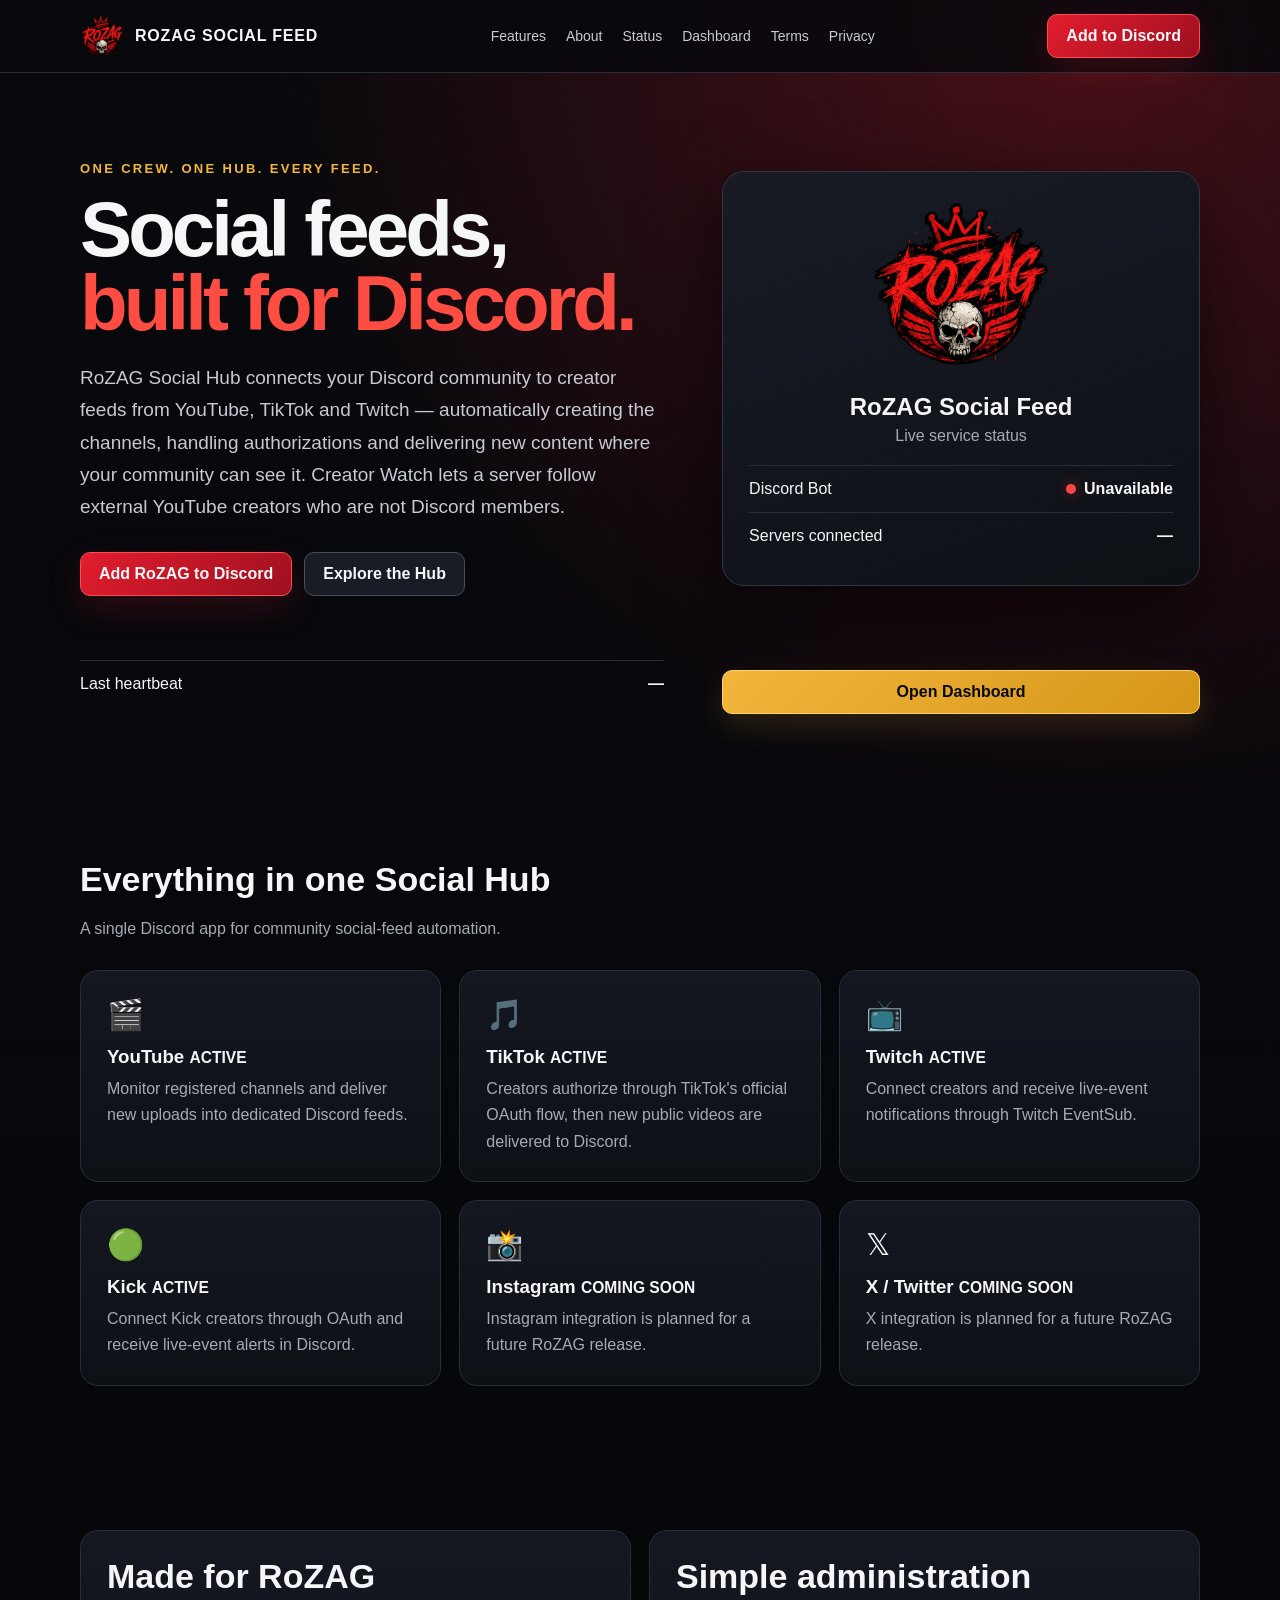
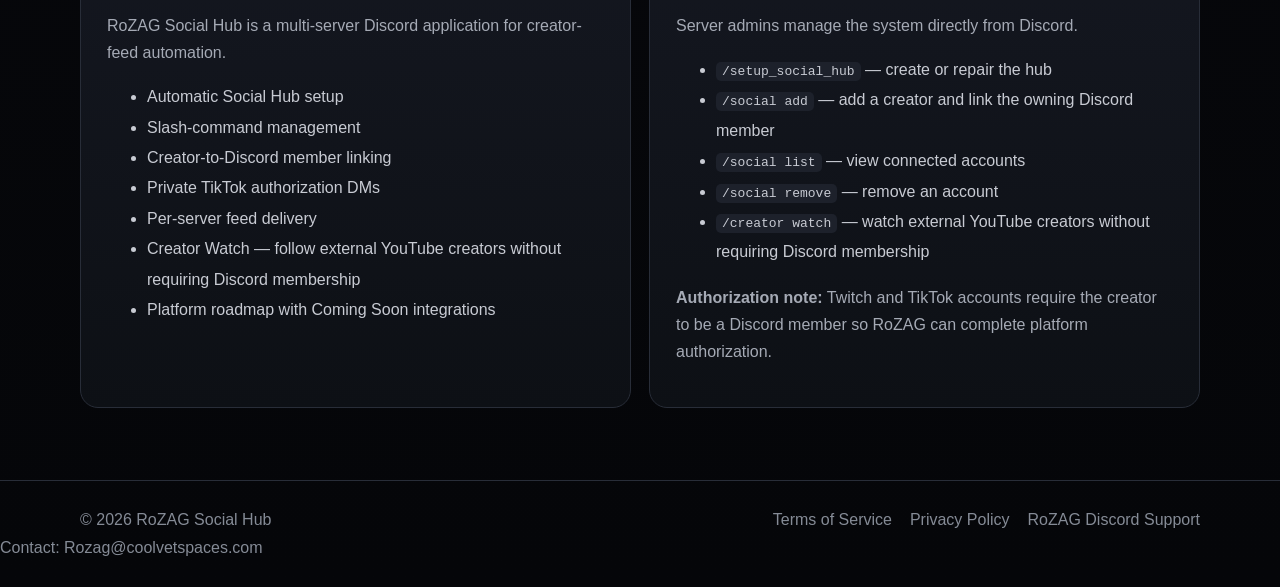
==== index.html @ 6b5cc6b3 "Add files via upload" ====
<!doctype html>
<html lang="en"><head>
<meta charset="utf-8"><meta name="viewport" content="width=device-width,initial-scale=1">
<title>RoZAG Social Feed</title>
<meta name="description" content="RoZAG Social Hub connects Discord communities to YouTube, TikTok, Twitch and Kick creator feeds, with YouTube Creator Watch and simple Discord administration.">
<style>
:root{--bg:#07080b;--panel:#10131a;--panel2:#151923;--text:#f5f6f8;--muted:#a5aab5;--red:#e21d2e;--red2:#ff4d43;--gold:#f2b63d;--line:#282d38;--green:#3bd98b}
*{box-sizing:border-box}html{scroll-behavior:smooth}body{margin:0;background:radial-gradient(circle at 85% 0,#4a1018 0,transparent 34%),linear-gradient(180deg,#08090d,#050609);color:var(--text);font-family:Inter,Segoe UI,Arial,sans-serif}a{color:inherit;text-decoration:none}.wrap{width:min(1120px,92%);margin:auto}
nav{position:sticky;top:0;z-index:5;background:#08090ddd;backdrop-filter:blur(12px);border-bottom:1px solid var(--line)}.nav{height:72px;display:flex;align-items:center;justify-content:space-between}.brand{display:flex;align-items:center;gap:11px;font-weight:900;letter-spacing:.05em}.brand img{width:44px;height:44px;border-radius:50%;object-fit:cover}.navlinks{display:flex;gap:20px;color:#c7cad2;font-size:14px}.btn{display:inline-flex;align-items:center;justify-content:center;padding:12px 18px;border-radius:10px;border:1px solid #474d59;background:#191c24;font-weight:800}.primary{background:linear-gradient(135deg,var(--red),#9d1020);border-color:#ff4b55;box-shadow:0 12px 34px #d51a3030}
.hero{padding:88px 0 74px}.grid{display:grid;grid-template-columns:1.1fr .9fr;gap:58px;align-items:center}.kicker{color:var(--gold);font-size:13px;font-weight:900;letter-spacing:.18em;text-transform:uppercase}.hero h1{font-size:clamp(46px,7vw,78px);line-height:.95;letter-spacing:-.05em;margin:16px 0 22px}.hero h1 span{color:var(--red2)}.lead{font-size:19px;line-height:1.7;color:#c7cad2;max-width:720px}.actions{display:flex;gap:12px;flex-wrap:wrap;margin-top:28px}
.status{background:linear-gradient(160deg,#181b24,#0d1015);border:1px solid #303541;border-radius:22px;padding:26px;box-shadow:0 24px 80px #0009}.logo{width:175px;height:175px;display:block;object-fit:contain;border-radius:50%;margin:0 auto 20px}.status h2{text-align:center;margin:0}.status p{text-align:center;color:var(--muted);margin:6px 0 20px}.row{display:flex;justify-content:space-between;gap:20px;padding:14px 0;border-top:1px solid var(--line)}.platform-row{display:grid;grid-template-columns:repeat(4,1fr);border-top:1px solid var(--line);border-bottom:1px solid var(--line);margin:0}.platform-row>div{padding:12px 10px;border-right:1px solid var(--line);min-width:0}.platform-row>div:last-child{border-right:0}.platform-row b,.platform-row strong{display:block}.platform-row b{font-size:13px;margin-bottom:7px}.platform-row strong{font-weight:700;font-size:14px;white-space:nowrap}.platform-row .dot{width:9px;height:9px;margin-right:6px}.dot{display:inline-block;width:10px;height:10px;border-radius:50%;background:var(--green);margin-right:8px;box-shadow:0 0 14px #3bd98b}.dot.off{background:#ff4545;box-shadow:0 0 14px #ff454566}
section{padding:72px 0}.title{font-size:34px;margin:0 0 10px}.sub{color:var(--muted);line-height:1.7;max-width:760px}.cards{display:grid;grid-template-columns:repeat(3,1fr);gap:18px;margin-top:28px}.card,.panel{background:linear-gradient(180deg,#141720,#0d1015);border:1px solid var(--line);border-radius:18px;padding:26px}.card .ico{font-size:30px;margin-bottom:14px}.card h3{margin:0 0 8px}.card p{color:var(--muted);line-height:1.65;margin:0}.two{display:grid;grid-template-columns:1fr 1fr;gap:18px}.panel ul{color:#c8cbd3;line-height:1.9}.panel code{background:#1d212b;padding:2px 6px;border-radius:5px}footer{border-top:1px solid var(--line);padding:30px 0;color:#858b96}.foot{display:flex;justify-content:space-between;gap:20px;flex-wrap:wrap}.links{display:flex;gap:18px}
@media(max-width:820px){.grid,.two{grid-template-columns:1fr}.cards{grid-template-columns:1fr}.navlinks{display:none}.platform-row{grid-template-columns:repeat(2,1fr)}.platform-row>div:nth-child(2){border-right:0}.platform-row>div:nth-child(-n+2){border-bottom:1px solid var(--line)}}
.dashboard-status-btn{width:100%;margin-top:16px;background:linear-gradient(135deg,#f2b63d,#d59618);border-color:#ffd36a;color:#08090d;box-shadow:0 12px 30px #f2b63d24}.dashboard-status-btn:hover{filter:brightness(1.05)}</style></head>
<body>
<nav><div class="wrap nav"><a class="brand" href="#"><img src="rozag-logo.png" alt="RoZAG Social Feed"><span>ROZAG SOCIAL FEED</span></a><div class="navlinks"><a href="#features">Features</a><a href="#about">About</a><a href="#status">Status</a><a href="dashboard/">Dashboard</a><a href="terms-of-service.html" target="_blank" rel="noopener noreferrer">Terms</a><a href="privacy-policy.html" target="_blank" rel="noopener noreferrer">Privacy</a></div><a id="install" class="btn primary" href="#">Add to Discord</a></div></nav>
<header class="hero"><div class="wrap grid"><div><div class="kicker">One crew. One hub. Every feed.</div><h1>Social feeds,<br><span>built for Discord.</span></h1><p class="lead">RoZAG Social Hub connects your Discord community to creator feeds from YouTube, TikTok and Twitch — automatically creating the channels, handling authorizations and delivering new content where your community can see it. Creator Watch lets a server follow external YouTube creators who are not Discord members.</p><div class="actions"><a id="install2" class="btn primary" href="#">Add RoZAG to Discord</a><a class="btn" href="#features">Explore the Hub</a></div></div>
<div class="status" id="status"><img class="logo" src="rozag-logo.png" alt="RoZAG Social Feed"><h2>RoZAG Social Feed</h2><p>Live service status</p><div class="row"><span>Discord Bot</span><strong id="bot">Checking…</strong></div><div class="row"><span>Servers connected</span><strong id="servers">—</strong></div></div><div class="row"><span>Last heartbeat</span><strong id="seen">—</strong></div><a class="btn dashboard-status-btn" href="dashboard/">Open Dashboard</a></div></div></header>
<section id="features"><div class="wrap"><h2 class="title">Everything in one Social Hub</h2><p class="sub">A single Discord app for community social-feed automation.</p><div class="cards"><article class="card"><div class="ico">🎬</div><h3>YouTube <small>ACTIVE</small></h3><p>Monitor registered channels and deliver new uploads into dedicated Discord feeds.</p></article><article class="card"><div class="ico">🎵</div><h3>TikTok <small>ACTIVE</small></h3><p>Creators authorize through TikTok's official OAuth flow, then new public videos are delivered to Discord.</p></article><article class="card"><div class="ico">📺</div><h3>Twitch <small>ACTIVE</small></h3><p>Connect creators and receive live-event notifications through Twitch EventSub.</p></article><article class="card"><div class="ico">🟢</div><h3>Kick <small>ACTIVE</small></h3><p>Connect Kick creators through OAuth and receive live-event alerts in Discord.</p></article><article class="card"><div class="ico">📸</div><h3>Instagram <small>COMING SOON</small></h3><p>Instagram integration is planned for a future RoZAG release.</p></article><article class="card"><div class="ico">𝕏</div><h3>X / Twitter <small>COMING SOON</small></h3><p>X integration is planned for a future RoZAG release.</p></article></div></div></section>
<section id="about"><div class="wrap two"><div class="panel"><h2 class="title">Made for RoZAG</h2><p class="sub">RoZAG Social Hub is a multi-server Discord application for creator-feed automation.</p><ul><li>Automatic Social Hub setup</li><li>Slash-command management</li><li>Creator-to-Discord member linking</li><li>Private TikTok authorization DMs</li><li>Per-server feed delivery</li><li>Creator Watch — follow external YouTube creators without requiring Discord membership</li><li>Platform roadmap with Coming Soon integrations</li></ul></div><div class="panel"><h2 class="title">Simple administration</h2><p class="sub">Server admins manage the system directly from Discord.</p><ul><li><code>/setup_social_hub</code> — create or repair the hub</li><li><code>/social add</code> — add a creator and link the owning Discord member</li><li><code>/social list</code> — view connected accounts</li><li><code>/social remove</code> — remove an account</li><li><code>/creator watch</code> — watch external YouTube creators without requiring Discord membership</li></ul><p class="sub"><strong>Authorization note:</strong> Twitch and TikTok accounts require the creator to be a Discord member so RoZAG can complete platform authorization.</p></div></div></section>
<footer><div class="wrap foot"><span>© 2026 RoZAG Social Hub</span><span class="links"><a href="/terms" target="_blank" rel="noopener noreferrer">Terms of Service</a><a href="/privacy" target="_blank" rel="noopener noreferrer">Privacy Policy</a><a href="https://discord.gg/rJFUWAGWHH" target="_blank" rel="noopener noreferrer">RoZAG Discord Support</a></span></div><div style="margin-top:10px">Contact: <a href="mailto:Rozag@coolvetspaces.com">Rozag@coolvetspaces.com</a></div></footer>
<script>
const INSTALL_URL="https://discord.com/oauth2/authorize?client_id=1537113386867761293";
function setInstall(){for(const id of ["install","install2"]){const a=document.getElementById(id);a.href=INSTALL_URL||"#";if(!INSTALL_URL)a.onclick=e=>{e.preventDefault();alert("The Discord install link will be enabled once the production install URL is added.");}}}
function serviceBadge(online){return '<span class="dot '+(online?'':'off')+'"></span>'+(online?"Online":"Offline")}async function status(){try{const r=await fetch("/api/status",{cache:"no-store"}),d=await r.json();const on=!!d.bot_online;document.getElementById("bot").innerHTML=serviceBadge(on);document.getElementById("servers").textContent=d.server_count??"—";const p=d.platforms||{};for(const name of ["youtube","tiktok","twitch","kick"]){const el=document.getElementById(name);if(el)el.innerHTML=serviceBadge(!!p[name]);}document.getElementById("seen").textContent=d.last_seen_human||"—"}catch(e){document.getElementById("bot").innerHTML='<span class="dot off"></span>Unavailable';for(const name of ["youtube","tiktok","twitch","kick"]){const el=document.getElementById(name);if(el)el.innerHTML='<span class="dot off"></span>Unavailable';}}}
setInstall();status();setInterval(status,30000);
</script></body></html>
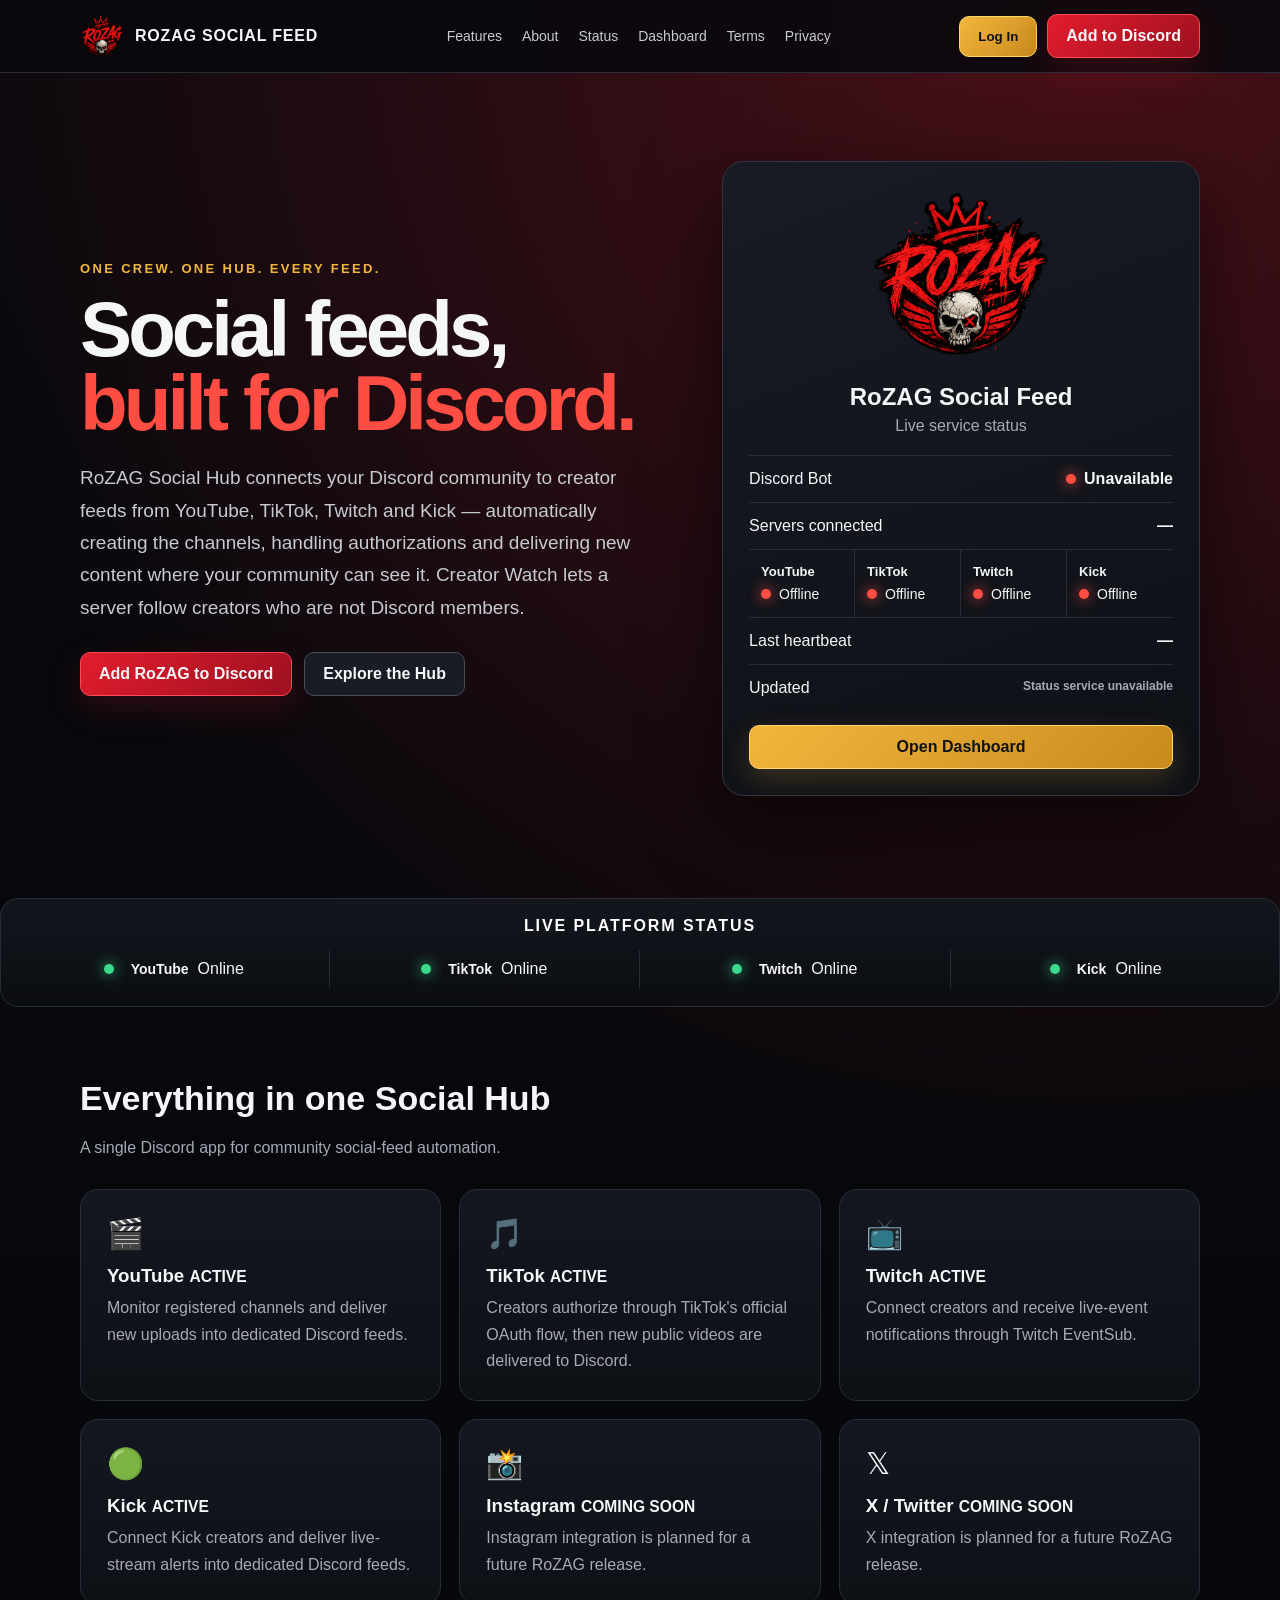
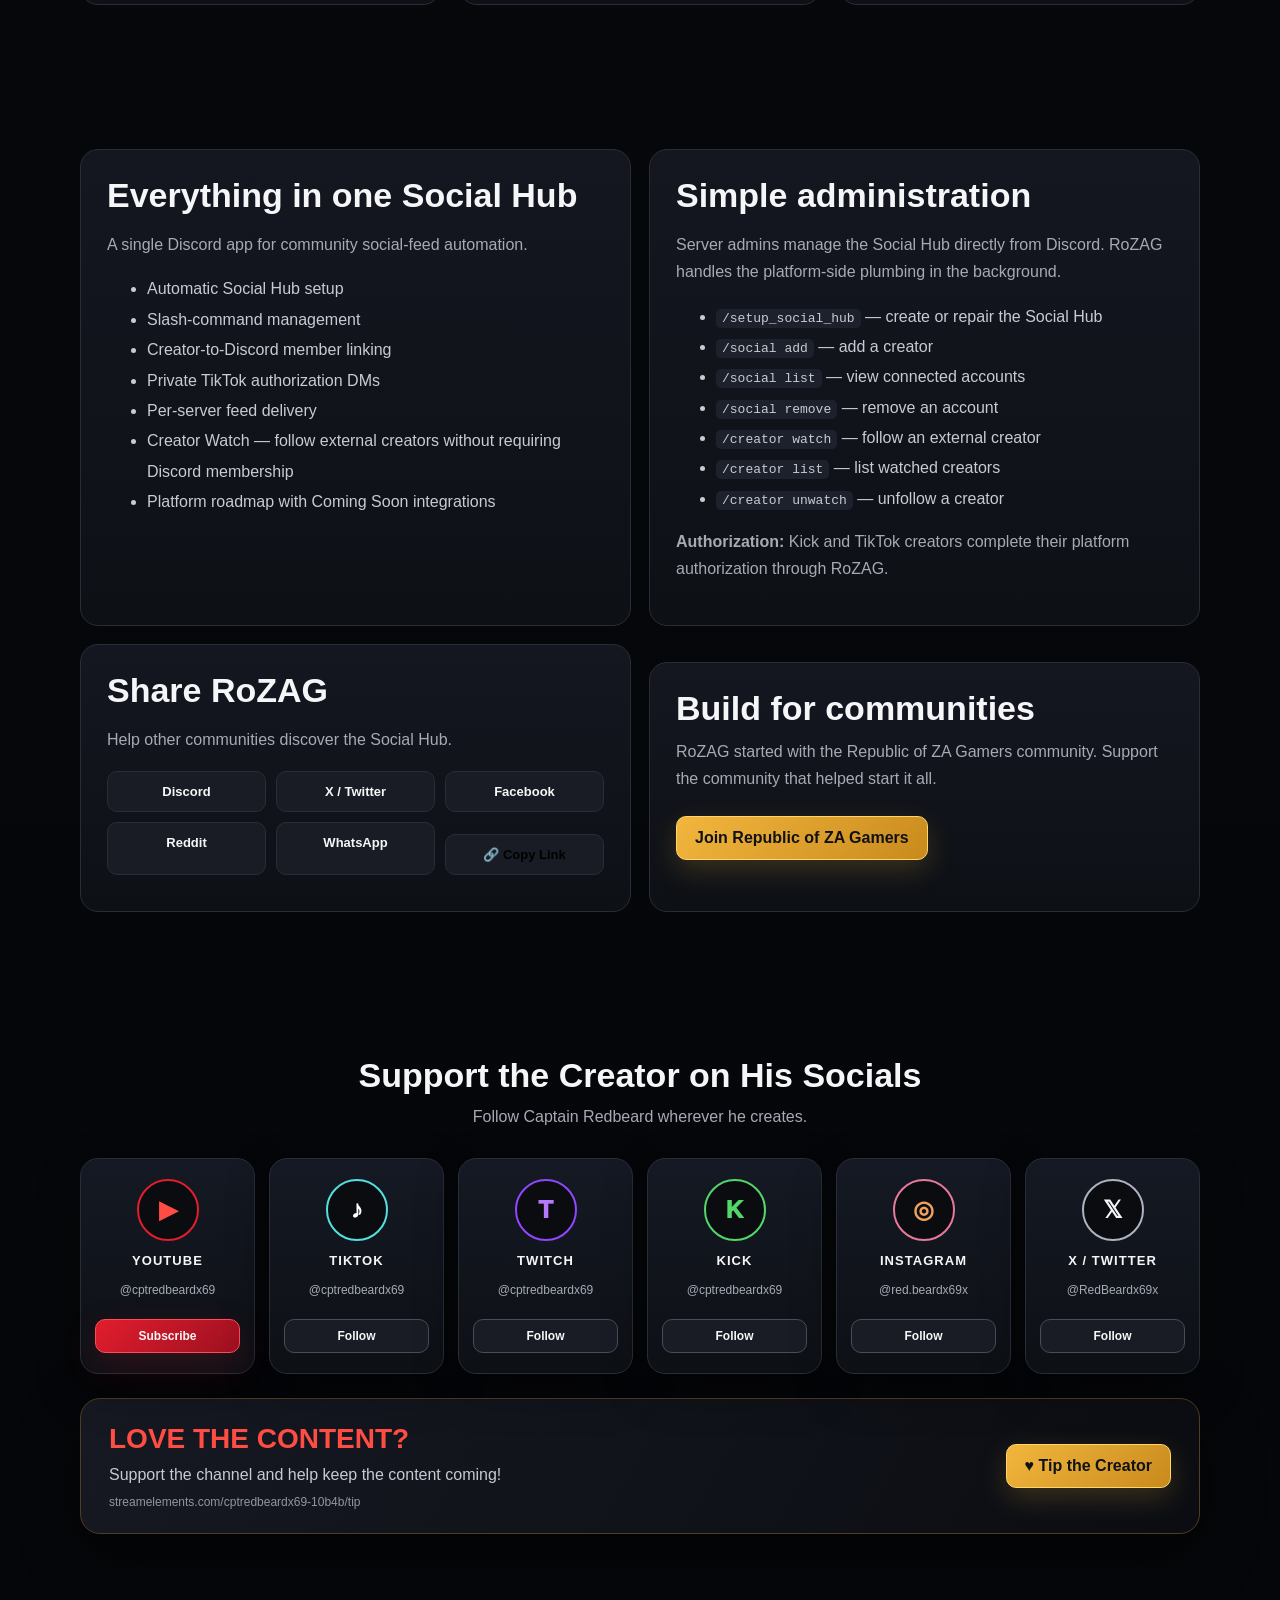
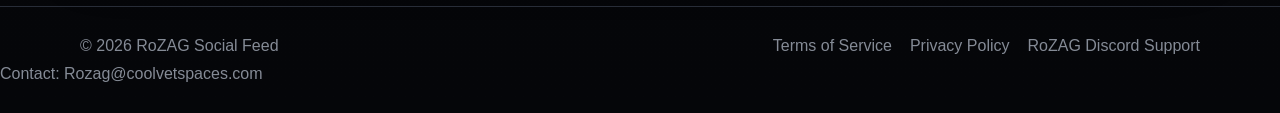
==== commit 5542e2cf: "Add files via upload" ====
--- a/index.html
+++ b/index.html
@@ -2,26 +2,144 @@
 <html lang="en"><head>
 <meta charset="utf-8"><meta name="viewport" content="width=device-width,initial-scale=1">
 <title>RoZAG Social Feed</title>
-<meta name="description" content="RoZAG Social Hub connects Discord communities to YouTube, TikTok, Twitch and Kick creator feeds, with YouTube Creator Watch and simple Discord administration.">
+  <link rel="icon" type="image/png" href="rozag-logo.png">
+<meta name="description" content="RoZAG Social Feed connects Discord communities to YouTube, TikTok, Twitch and Kick creator feeds, with Creator Watch for external creators.">
 <style>
 :root{--bg:#07080b;--panel:#10131a;--panel2:#151923;--text:#f5f6f8;--muted:#a5aab5;--red:#e21d2e;--red2:#ff4d43;--gold:#f2b63d;--line:#282d38;--green:#3bd98b}
 *{box-sizing:border-box}html{scroll-behavior:smooth}body{margin:0;background:radial-gradient(circle at 85% 0,#4a1018 0,transparent 34%),linear-gradient(180deg,#08090d,#050609);color:var(--text);font-family:Inter,Segoe UI,Arial,sans-serif}a{color:inherit;text-decoration:none}.wrap{width:min(1120px,92%);margin:auto}
 nav{position:sticky;top:0;z-index:5;background:#08090ddd;backdrop-filter:blur(12px);border-bottom:1px solid var(--line)}.nav{height:72px;display:flex;align-items:center;justify-content:space-between}.brand{display:flex;align-items:center;gap:11px;font-weight:900;letter-spacing:.05em}.brand img{width:44px;height:44px;border-radius:50%;object-fit:cover}.navlinks{display:flex;gap:20px;color:#c7cad2;font-size:14px}.btn{display:inline-flex;align-items:center;justify-content:center;padding:12px 18px;border-radius:10px;border:1px solid #474d59;background:#191c24;font-weight:800}.primary{background:linear-gradient(135deg,var(--red),#9d1020);border-color:#ff4b55;box-shadow:0 12px 34px #d51a3030}
 .hero{padding:88px 0 74px}.grid{display:grid;grid-template-columns:1.1fr .9fr;gap:58px;align-items:center}.kicker{color:var(--gold);font-size:13px;font-weight:900;letter-spacing:.18em;text-transform:uppercase}.hero h1{font-size:clamp(46px,7vw,78px);line-height:.95;letter-spacing:-.05em;margin:16px 0 22px}.hero h1 span{color:var(--red2)}.lead{font-size:19px;line-height:1.7;color:#c7cad2;max-width:720px}.actions{display:flex;gap:12px;flex-wrap:wrap;margin-top:28px}
-.status{background:linear-gradient(160deg,#181b24,#0d1015);border:1px solid #303541;border-radius:22px;padding:26px;box-shadow:0 24px 80px #0009}.logo{width:175px;height:175px;display:block;object-fit:contain;border-radius:50%;margin:0 auto 20px}.status h2{text-align:center;margin:0}.status p{text-align:center;color:var(--muted);margin:6px 0 20px}.row{display:flex;justify-content:space-between;gap:20px;padding:14px 0;border-top:1px solid var(--line)}.platform-row{display:grid;grid-template-columns:repeat(4,1fr);border-top:1px solid var(--line);border-bottom:1px solid var(--line);margin:0}.platform-row>div{padding:12px 10px;border-right:1px solid var(--line);min-width:0}.platform-row>div:last-child{border-right:0}.platform-row b,.platform-row strong{display:block}.platform-row b{font-size:13px;margin-bottom:7px}.platform-row strong{font-weight:700;font-size:14px;white-space:nowrap}.platform-row .dot{width:9px;height:9px;margin-right:6px}.dot{display:inline-block;width:10px;height:10px;border-radius:50%;background:var(--green);margin-right:8px;box-shadow:0 0 14px #3bd98b}.dot.off{background:#ff4545;box-shadow:0 0 14px #ff454566}
+.status{background:linear-gradient(160deg,#181b24,#0d1015);border:1px solid #303541;border-radius:22px;padding:26px;box-shadow:0 24px 80px #0009}.logo{width:175px;height:175px;display:block;object-fit:contain;border-radius:50%;margin:0 auto 20px}.status h2{text-align:center;margin:0}.status p{text-align:center;color:var(--muted);margin:6px 0 20px}.row{display:flex;justify-content:space-between;gap:20px;padding:14px 0;border-top:1px solid var(--line)}.dot{display:inline-block;width:10px;height:10px;border-radius:50%;background:var(--green);margin-right:8px;box-shadow:0 0 14px #3bd98b}.dot.red{background:#ff4d43;box-shadow:0 0 14px #ff4d43}.dot.warn{background:#f2b63d;box-shadow:0 0 14px #f2b63d}.dot.online{background:var(--green);box-shadow:0 0 14px #3bd98b}.platform-row{display:grid;grid-template-columns:repeat(4,minmax(0,1fr));gap:0;border-top:1px solid var(--line);padding:0}.platform-mini{min-width:0;padding:14px 12px;border-right:1px solid var(--line)}.platform-mini:last-child{border-right:0}.platform-name{display:block;font-weight:800;font-size:13px;margin-bottom:6px}.platform-state{font-size:14px;white-space:nowrap}.platform-detail{display:none}
 section{padding:72px 0}.title{font-size:34px;margin:0 0 10px}.sub{color:var(--muted);line-height:1.7;max-width:760px}.cards{display:grid;grid-template-columns:repeat(3,1fr);gap:18px;margin-top:28px}.card,.panel{background:linear-gradient(180deg,#141720,#0d1015);border:1px solid var(--line);border-radius:18px;padding:26px}.card .ico{font-size:30px;margin-bottom:14px}.card h3{margin:0 0 8px}.card p{color:var(--muted);line-height:1.65;margin:0}.two{display:grid;grid-template-columns:1fr 1fr;gap:18px}.panel ul{color:#c8cbd3;line-height:1.9}.panel code{background:#1d212b;padding:2px 6px;border-radius:5px}footer{border-top:1px solid var(--line);padding:30px 0;color:#858b96}.foot{display:flex;justify-content:space-between;gap:20px;flex-wrap:wrap}.links{display:flex;gap:18px}
-@media(max-width:820px){.grid,.two{grid-template-columns:1fr}.cards{grid-template-columns:1fr}.navlinks{display:none}.platform-row{grid-template-columns:repeat(2,1fr)}.platform-row>div:nth-child(2){border-right:0}.platform-row>div:nth-child(-n+2){border-bottom:1px solid var(--line)}}
-.dashboard-status-btn{width:100%;margin-top:16px;background:linear-gradient(135deg,#f2b63d,#d59618);border-color:#ffd36a;color:#08090d;box-shadow:0 12px 30px #f2b63d24}.dashboard-status-btn:hover{filter:brightness(1.05)}</style></head>
+@media(max-width:820px){.grid,.two{grid-template-columns:1fr}.cards{grid-template-columns:1fr}.navlinks{display:none}.platform-row{grid-template-columns:repeat(2,1fr)}.platform-mini:nth-child(2){border-right:0}.platform-mini:nth-child(-n+2){border-bottom:1px solid var(--line)}}
+
+.social-section{padding:72px 0}.section-head{text-align:center;margin-bottom:28px}.section-head .title{margin-bottom:8px}.section-head .sub{margin:0 auto}.social-grid{display:grid;grid-template-columns:repeat(6,1fr);gap:14px}.social-card{background:linear-gradient(180deg,#151923,#0d1015);border:1px solid var(--line);border-radius:18px;padding:20px 14px;text-align:center;box-shadow:0 16px 45px #0005;transition:transform .18s,border-color .18s}.social-card:hover{transform:translateY(-3px);border-color:#4a505e}.social-icon{width:62px;height:62px;border-radius:50%;display:grid;place-items:center;margin:0 auto 12px;font-size:24px;font-weight:950;background:#0a0c10;border:2px solid #3b404b}.social-card h3{margin:0 0 5px;font-size:13px;letter-spacing:.08em}.social-handle{color:var(--muted);font-size:12px;min-height:34px;display:flex;align-items:center;justify-content:center}.social-card .btn{margin-top:12px;width:100%;padding:9px 8px;font-size:12px}.youtube .social-icon{border-color:#e21d2e;color:#ff4d43}.tiktok .social-icon{border-color:#53e0e0;color:#fff}.twitch .social-icon{border-color:#9146ff;color:#b77aff}.kick .social-icon{border-color:#53d769;color:#53d769}.instagram .social-icon{border-color:#e8799d;color:#f2a05e}.x-social .social-icon{border-color:#aeb4bf;color:#f5f6f8}.tip-banner{margin-top:24px;background:linear-gradient(120deg,#161922,#0b0d12);border:1px solid #513d20;border-radius:20px;padding:24px 28px;display:flex;align-items:center;justify-content:space-between;gap:24px;box-shadow:0 20px 60px #0007}.tip-copy h2{margin:0 0 7px;color:var(--red2);font-size:28px}.tip-copy p{margin:0;color:#c7cad2;line-height:1.6}.tip-link{display:block;margin-top:7px;color:#8f96a3;font-size:12px}.gold{background:linear-gradient(135deg,#f2b63d,#c98a1d);border-color:#ffd66a;color:#101216;box-shadow:0 10px 28px #f2b63d33}.gold:hover{filter:brightness(1.08)}.tip-btn{white-space:nowrap}.live-strip{margin-top:28px;background:linear-gradient(180deg,#13161d,#0b0d12);border:1px solid var(--line);border-radius:18px;padding:18px}.live-strip-title{text-align:center;color:#fff;font-weight:900;letter-spacing:.12em;text-transform:uppercase;margin-bottom:15px}.live-grid{display:grid;grid-template-columns:repeat(4,1fr)}.live-item{padding:10px 18px;border-right:1px solid var(--line);display:flex;justify-content:center;align-items:center;gap:9px}.live-item:last-child{border-right:0}.live-item b{font-size:14px}.share-layout{display:grid;grid-template-columns:1fr 1fr;gap:18px}.share-card{background:linear-gradient(180deg,#141720,#0d1015);border:1px solid var(--line);border-radius:18px;padding:26px}.share-actions{display:grid;grid-template-columns:repeat(3,1fr);gap:10px;margin-top:18px}.share-btn{border:1px solid var(--line);background:#191c24;border-radius:10px;padding:12px 8px;text-align:center;font-weight:800;font-size:13px}.share-btn:hover{border-color:#5a606d}.share-copy{margin-top:12px;width:100%}.share-url{margin-top:10px;color:var(--gold);font-size:12px;word-break:break-all}.community{margin-top:18px}.community-inner{display:flex;align-items:center;justify-content:space-between;gap:24px;flex-wrap:wrap}.community-inner .sub{margin:0}.coming-soon{color:var(--gold)!important}.active-badge{color:var(--green)!important}.admin-list{margin-bottom:0}.admin-note{margin-top:14px}.login-future{background:linear-gradient(135deg,#f2b63d,#c98a1d);border-color:#ffd66a;color:#101216}.login-future:hover{filter:brightness(1.08)}
+@media(max-width:1000px){.social-grid{grid-template-columns:repeat(3,1fr)}}
+@media(max-width:700px){.social-grid{grid-template-columns:repeat(2,1fr)}.tip-banner{align-items:flex-start;flex-direction:column}.live-grid{grid-template-columns:repeat(2,1fr)}.live-item:nth-child(2){border-right:0}.live-item:nth-child(-n+2){border-bottom:1px solid var(--line)}.share-layout{grid-template-columns:1fr}.share-actions{grid-template-columns:repeat(2,1fr)}}
+.dashboard-status-btn{width:100%;margin-top:14px}.status #status-updated{color:var(--muted);font-size:12px}</style></head>
 <body>
-<nav><div class="wrap nav"><a class="brand" href="#"><img src="rozag-logo.png" alt="RoZAG Social Feed"><span>ROZAG SOCIAL FEED</span></a><div class="navlinks"><a href="#features">Features</a><a href="#about">About</a><a href="#status">Status</a><a href="dashboard/">Dashboard</a><a href="terms-of-service.html" target="_blank" rel="noopener noreferrer">Terms</a><a href="privacy-policy.html" target="_blank" rel="noopener noreferrer">Privacy</a></div><a id="install" class="btn primary" href="#">Add to Discord</a></div></nav>
-<header class="hero"><div class="wrap grid"><div><div class="kicker">One crew. One hub. Every feed.</div><h1>Social feeds,<br><span>built for Discord.</span></h1><p class="lead">RoZAG Social Hub connects your Discord community to creator feeds from YouTube, TikTok and Twitch — automatically creating the channels, handling authorizations and delivering new content where your community can see it. Creator Watch lets a server follow external YouTube creators who are not Discord members.</p><div class="actions"><a id="install2" class="btn primary" href="#">Add RoZAG to Discord</a><a class="btn" href="#features">Explore the Hub</a></div></div>
-<div class="status" id="status"><img class="logo" src="rozag-logo.png" alt="RoZAG Social Feed"><h2>RoZAG Social Feed</h2><p>Live service status</p><div class="row"><span>Discord Bot</span><strong id="bot">Checking…</strong></div><div class="row"><span>Servers connected</span><strong id="servers">—</strong></div></div><div class="row"><span>Last heartbeat</span><strong id="seen">—</strong></div><a class="btn dashboard-status-btn" href="dashboard/">Open Dashboard</a></div></div></header>
-<section id="features"><div class="wrap"><h2 class="title">Everything in one Social Hub</h2><p class="sub">A single Discord app for community social-feed automation.</p><div class="cards"><article class="card"><div class="ico">🎬</div><h3>YouTube <small>ACTIVE</small></h3><p>Monitor registered channels and deliver new uploads into dedicated Discord feeds.</p></article><article class="card"><div class="ico">🎵</div><h3>TikTok <small>ACTIVE</small></h3><p>Creators authorize through TikTok's official OAuth flow, then new public videos are delivered to Discord.</p></article><article class="card"><div class="ico">📺</div><h3>Twitch <small>ACTIVE</small></h3><p>Connect creators and receive live-event notifications through Twitch EventSub.</p></article><article class="card"><div class="ico">🟢</div><h3>Kick <small>ACTIVE</small></h3><p>Connect Kick creators through OAuth and receive live-event alerts in Discord.</p></article><article class="card"><div class="ico">📸</div><h3>Instagram <small>COMING SOON</small></h3><p>Instagram integration is planned for a future RoZAG release.</p></article><article class="card"><div class="ico">𝕏</div><h3>X / Twitter <small>COMING SOON</small></h3><p>X integration is planned for a future RoZAG release.</p></article></div></div></section>
-<section id="about"><div class="wrap two"><div class="panel"><h2 class="title">Made for RoZAG</h2><p class="sub">RoZAG Social Hub is a multi-server Discord application for creator-feed automation.</p><ul><li>Automatic Social Hub setup</li><li>Slash-command management</li><li>Creator-to-Discord member linking</li><li>Private TikTok authorization DMs</li><li>Per-server feed delivery</li><li>Creator Watch — follow external YouTube creators without requiring Discord membership</li><li>Platform roadmap with Coming Soon integrations</li></ul></div><div class="panel"><h2 class="title">Simple administration</h2><p class="sub">Server admins manage the system directly from Discord.</p><ul><li><code>/setup_social_hub</code> — create or repair the hub</li><li><code>/social add</code> — add a creator and link the owning Discord member</li><li><code>/social list</code> — view connected accounts</li><li><code>/social remove</code> — remove an account</li><li><code>/creator watch</code> — watch external YouTube creators without requiring Discord membership</li></ul><p class="sub"><strong>Authorization note:</strong> Twitch and TikTok accounts require the creator to be a Discord member so RoZAG can complete platform authorization.</p></div></div></section>
-<footer><div class="wrap foot"><span>© 2026 RoZAG Social Hub</span><span class="links"><a href="/terms" target="_blank" rel="noopener noreferrer">Terms of Service</a><a href="/privacy" target="_blank" rel="noopener noreferrer">Privacy Policy</a><a href="https://discord.gg/rJFUWAGWHH" target="_blank" rel="noopener noreferrer">RoZAG Discord Support</a></span></div><div style="margin-top:10px">Contact: <a href="mailto:Rozag@coolvetspaces.com">Rozag@coolvetspaces.com</a></div></footer>
+<nav><div class="wrap nav"><a class="brand" href="#"><img src="rozag-logo.png" alt="RoZAG Social Feed"><span>ROZAG SOCIAL FEED</span></a><div class="navlinks"><a href="#features">Features</a><a href="#about">About</a><a href="#status">Status</a><a href="dashboard/">Dashboard</a><a href="terms-of-service.html" target="_blank" rel="noopener noreferrer">Terms</a><a href="privacy-policy.html" target="_blank" rel="noopener noreferrer">Privacy</a></div><div style="display:flex;align-items:center;gap:10px"><button id="futureLogin" class="btn login-future" type="button">Log In</button><a id="install" class="btn primary" href="https://discord.com/oauth2/authorize?client_id=1537113386867761293&scope=bot%20applications.commands&permissions=93200" target="_blank" rel="noopener noreferrer">Add to Discord</a></div></div></nav>
+<header class="hero"><div class="wrap grid"><div><div class="kicker">One crew. One hub. Every feed.</div><h1>Social feeds,<br><span>built for Discord.</span></h1><p class="lead">RoZAG Social Hub connects your Discord community to creator feeds from YouTube, TikTok, Twitch and Kick — automatically creating the channels, handling authorizations and delivering new content where your community can see it. Creator Watch lets a server follow creators who are not Discord members.</p><div class="actions"><a id="install2" class="btn primary" href="https://discord.com/oauth2/authorize?client_id=1537113386867761293&scope=bot%20applications.commands&permissions=93200" target="_blank" rel="noopener noreferrer">Add RoZAG to Discord</a><a class="btn" href="#features">Explore the Hub</a></div></div>
+<div class="status" id="status">
+<img class="logo" src="rozag-logo.png" alt="RoZAG Social Feed">
+<h2>RoZAG Social Feed</h2>
+<p>Live service status</p>
+<div class="row"><span>Discord Bot</span><strong id="bot"><span class="dot"></span>Checking…</strong></div>
+<div class="row"><span>Servers connected</span><strong id="servers">—</strong></div>
+<div class="platform-row" aria-label="Platform service status">
+  <div class="platform-mini"><span class="platform-name">YouTube</span><span class="platform-state" id="youtube-status"><span class="dot"></span>Checking…</span></div>
+  <div class="platform-mini"><span class="platform-name">TikTok</span><span class="platform-state" id="tiktok-status"><span class="dot"></span>Checking…</span></div>
+  <div class="platform-mini"><span class="platform-name">Twitch</span><span class="platform-state" id="twitch-status"><span class="dot"></span>Checking…</span></div>
+  <div class="platform-mini"><span class="platform-name">Kick</span><span class="platform-state" id="kick-status"><span class="dot"></span>Checking…</span></div>
+</div>
+<div class="row"><span>Last heartbeat</span><strong id="seen">—</strong></div>
+<div class="row"><span>Updated</span><strong id="status-updated">—</strong></div>
+<a class="btn gold dashboard-status-btn" href="dashboard/">Open Dashboard</a>
+</div></div></header>
+
+
+
+<div class="live-strip">
+  <div class="live-strip-title">Live Platform Status</div>
+  <div class="live-grid">
+    <div class="live-item">
+      <span class="dot"></span>
+      <b>YouTube</b>
+      <span>Online</span>
+    </div>
+    <div class="live-item">
+      <span class="dot"></span>
+      <b>TikTok</b>
+      <span>Online</span>
+    </div>
+    <div class="live-item">
+      <span class="dot"></span>
+      <b>Twitch</b>
+      <span>Online</span>
+    </div>
+    <div class="live-item">
+      <span class="dot"></span>
+      <b>Kick</b>
+      <span>Online</span>
+    </div>
+  </div>
+</div>
+
+<section id="features">
+  <div class="wrap">
+    <h2 class="title">Everything in one Social Hub</h2>
+    <p class="sub">A single Discord app for community social-feed automation.</p>
+    <div class="cards">
+      <article class="card">
+        <div class="ico">🎬</div>
+        <h3>YouTube <small>ACTIVE</small></h3>
+        <p>Monitor registered channels and deliver new uploads into dedicated Discord feeds.</p>
+      </article>
+      <article class="card">
+        <div class="ico">🎵</div>
+        <h3>TikTok <small>ACTIVE</small></h3>
+        <p>Creators authorize through TikTok's official OAuth flow, then new public videos are delivered to Discord.</p>
+      </article>
+      <article class="card">
+        <div class="ico">📺</div>
+        <h3>Twitch <small>ACTIVE</small></h3>
+        <p>Connect creators and receive live-event notifications through Twitch EventSub.</p>
+      </article>
+      <article class="card">
+        <div class="ico">🟢</div>
+        <h3>Kick <small>ACTIVE</small></h3>
+        <p>Connect Kick creators and deliver live-stream alerts into dedicated Discord feeds.</p>
+      </article>
+      <article class="card">
+        <div class="ico">📸</div>
+        <h3>Instagram <small>COMING SOON</small></h3>
+        <p>Instagram integration is planned for a future RoZAG release.</p>
+      </article>
+      <article class="card">
+        <div class="ico">𝕏</div>
+        <h3>X / Twitter <small>COMING SOON</small></h3>
+        <p>X integration is planned for a future RoZAG release.</p>
+      </article>
+    </div>
+  </div>
+</section>
+
+
+<section id="about"><div class="wrap share-layout">
+<div class="panel"><h2 class="title">Everything in one Social Hub</h2><p class="sub">A single Discord app for community social-feed automation.</p><ul><li>Automatic Social Hub setup</li><li>Slash-command management</li><li>Creator-to-Discord member linking</li><li>Private TikTok authorization DMs</li><li>Per-server feed delivery</li><li>Creator Watch — follow external creators without requiring Discord membership</li><li>Platform roadmap with Coming Soon integrations</li></ul></div>
+<div class="panel"><h2 class="title">Simple administration</h2><p class="sub">Server admins manage the Social Hub directly from Discord. RoZAG handles the platform-side plumbing in the background.</p><ul class="admin-list"><li><code>/setup_social_hub</code> — create or repair the Social Hub</li><li><code>/social add</code> — add a creator</li><li><code>/social list</code> — view connected accounts</li><li><code>/social remove</code> — remove an account</li><li><code>/creator watch</code> — follow an external creator</li><li><code>/creator list</code> — list watched creators</li><li><code>/creator unwatch</code> — unfollow a creator</li></ul><p class="sub admin-note"><strong>Authorization:</strong> Kick and TikTok creators complete their platform authorization through RoZAG.</p></div>
+<div class="share-card"><h2 class="title">Share RoZAG</h2><p class="sub">Help other communities discover the Social Hub.</p><div class="share-actions"><a class="share-btn" href="https://discord.com" target="_blank" rel="noopener noreferrer">Discord</a><a class="share-btn" href="https://x.com/intent/post?text=Check%20out%20RoZAG%20Social%20Feed%20for%20Discord%20communities!" target="_blank" rel="noopener noreferrer">X / Twitter</a><a class="share-btn" href="https://www.facebook.com/sharer/sharer.php?u=https%3A%2F%2Fredbeardx69x.github.io%2Frozag-social-feed%2F" target="_blank" rel="noopener noreferrer">Facebook</a><a class="share-btn" href="https://www.reddit.com/submit?url=https%3A%2F%2Fredbeardx69x.github.io%2Frozag-social-feed%2F&title=RoZAG%20Social%20Feed" target="_blank" rel="noopener noreferrer">Reddit</a><a class="share-btn" href="https://wa.me/?text=Check%20out%20RoZAG%20Social%20Feed%20https%3A%2F%2Fredbeardx69x.github.io%2Frozag-social-feed%2F" target="_blank" rel="noopener noreferrer">WhatsApp</a><button id="copyLink" class="share-btn share-copy" type="button">🔗 Copy Link</button></div><div id="copyStatus" class="share-url" href="redbeardx69x.github.io/rozag-social-feed"></div></div>
+<div class="panel community"><div class="community-inner"><div><h2 class="title">Build for communities</h2><p class="sub">RoZAG started with the Republic of ZA Gamers community. Support the community that helped start it all.</p></div><a class="btn gold" href="https://discord.com/invite/cEQJ9SVMed" target="_blank" rel="noopener noreferrer">Join Republic of ZA Gamers</a></div></div>
+</div></section>
+<section class="social-section" id="socials"><div class="wrap">
+<div class="section-head"><h2 class="title">Support the Creator on His Socials</h2><p class="sub">Follow Captain Redbeard wherever he creates.</p></div>
+<div class="social-grid">
+<article class="social-card youtube"><div class="social-icon">▶</div><h3>YOUTUBE</h3><div class="social-handle">@cptredbeardx69</div><a class="btn primary" href="https://www.youtube.com/@cptredbeardx69" target="_blank" rel="noopener noreferrer">Subscribe</a></article>
+<article class="social-card tiktok"><div class="social-icon">♪</div><h3>TIKTOK</h3><div class="social-handle">@cptredbeardx69</div><a class="btn" href="https://www.tiktok.com/@cptredbeardx69" target="_blank" rel="noopener noreferrer">Follow</a></article>
+<article class="social-card twitch"><div class="social-icon">T</div><h3>TWITCH</h3><div class="social-handle">@cptredbeardx69</div><a class="btn" href="https://www.twitch.tv/cptredbeardx69" target="_blank" rel="noopener noreferrer">Follow</a></article>
+<article class="social-card kick"><div class="social-icon">K</div><h3>KICK</h3><div class="social-handle">@cptredbeardx69</div><a class="btn" href="https://kick.com/cptredbeardx69" target="_blank" rel="noopener noreferrer">Follow</a></article>
+<article class="social-card instagram"><div class="social-icon">◎</div><h3>INSTAGRAM</h3><div class="social-handle">@red.beardx69x</div><a class="btn" href="https://www.instagram.com/red.beardx69x/" target="_blank" rel="noopener noreferrer">Follow</a></article>
+<article class="social-card x-social"><div class="social-icon">𝕏</div><h3>X / TWITTER</h3><div class="social-handle">@RedBeardx69x</div><a class="btn" href="https://x.com/RedBeardx69x" target="_blank" rel="noopener noreferrer">Follow</a></article>
+</div>
+<div class="tip-banner"><div class="tip-copy"><h2>LOVE THE CONTENT?</h2><p>Support the channel and help keep the content coming!</p><span class="tip-link">streamelements.com/cptredbeardx69-10b4b/tip</span></div><a class="btn gold tip-btn" href="https://streamelements.com/cptredbeardx69-10b4b/tip" target="_blank" rel="noopener noreferrer">♥ Tip the Creator</a></div>
+</div>
+</div></section>
+
+<footer><div class="wrap foot"><span>© 2026 RoZAG Social Feed</span><span class="links"><a href="/terms" target="_blank" rel="noopener noreferrer">Terms of Service</a><a href="/privacy" target="_blank" rel="noopener noreferrer">Privacy Policy</a><a href="https://discord.gg/rJFUWAGWHH" target="_blank" rel="noopener noreferrer">RoZAG Discord Support</a></span></div><div style="margin-top:10px">Contact: <a href="mailto:Rozag@coolvetspaces.com">Rozag@coolvetspaces.com</a></div></footer>
+<script src="config.js"></script>
+
 <script>
-const INSTALL_URL="https://discord.com/oauth2/authorize?client_id=1537113386867761293";
-function setInstall(){for(const id of ["install","install2"]){const a=document.getElementById(id);a.href=INSTALL_URL||"#";if(!INSTALL_URL)a.onclick=e=>{e.preventDefault();alert("The Discord install link will be enabled once the production install URL is added.");}}}
-function serviceBadge(online){return '<span class="dot '+(online?'':'off')+'"></span>'+(online?"Online":"Offline")}async function status(){try{const r=await fetch("/api/status",{cache:"no-store"}),d=await r.json();const on=!!d.bot_online;document.getElementById("bot").innerHTML=serviceBadge(on);document.getElementById("servers").textContent=d.server_count??"—";const p=d.platforms||{};for(const name of ["youtube","tiktok","twitch","kick"]){const el=document.getElementById(name);if(el)el.innerHTML=serviceBadge(!!p[name]);}document.getElementById("seen").textContent=d.last_seen_human||"—"}catch(e){document.getElementById("bot").innerHTML='<span class="dot off"></span>Unavailable';for(const name of ["youtube","tiktok","twitch","kick"]){const el=document.getElementById(name);if(el)el.innerHTML='<span class="dot off"></span>Unavailable';}}}
-setInstall();status();setInterval(status,30000);
-</script></body></html>+(function(){
+  const login=document.getElementById('futureLogin');
+  if(login) login.addEventListener('click',()=>alert('RoZAG Dashboard login is planned for a future release.'));
+  const copy=document.getElementById('copyLink');
+  const status=document.getElementById('copyStatus');
+  if(copy) copy.addEventListener('click',async()=>{
+    try{await navigator.clipboard.writeText(window.location.href);}catch(e){const t=document.createElement('textarea');t.value=window.location.href;document.body.appendChild(t);t.select();document.execCommand('copy');t.remove();}
+    copy.textContent='✓ Link Copied'; if(status) status.textContent='Link copied to clipboard';
+    setTimeout(()=>{copy.textContent='🔗 Copy Link';if(status)status.textContent='redbeardx69x.github.io/rozag-social-feed';},2200);
+  });
+})();
+</script>
+<script src="app.js"></script>
+</body></html>
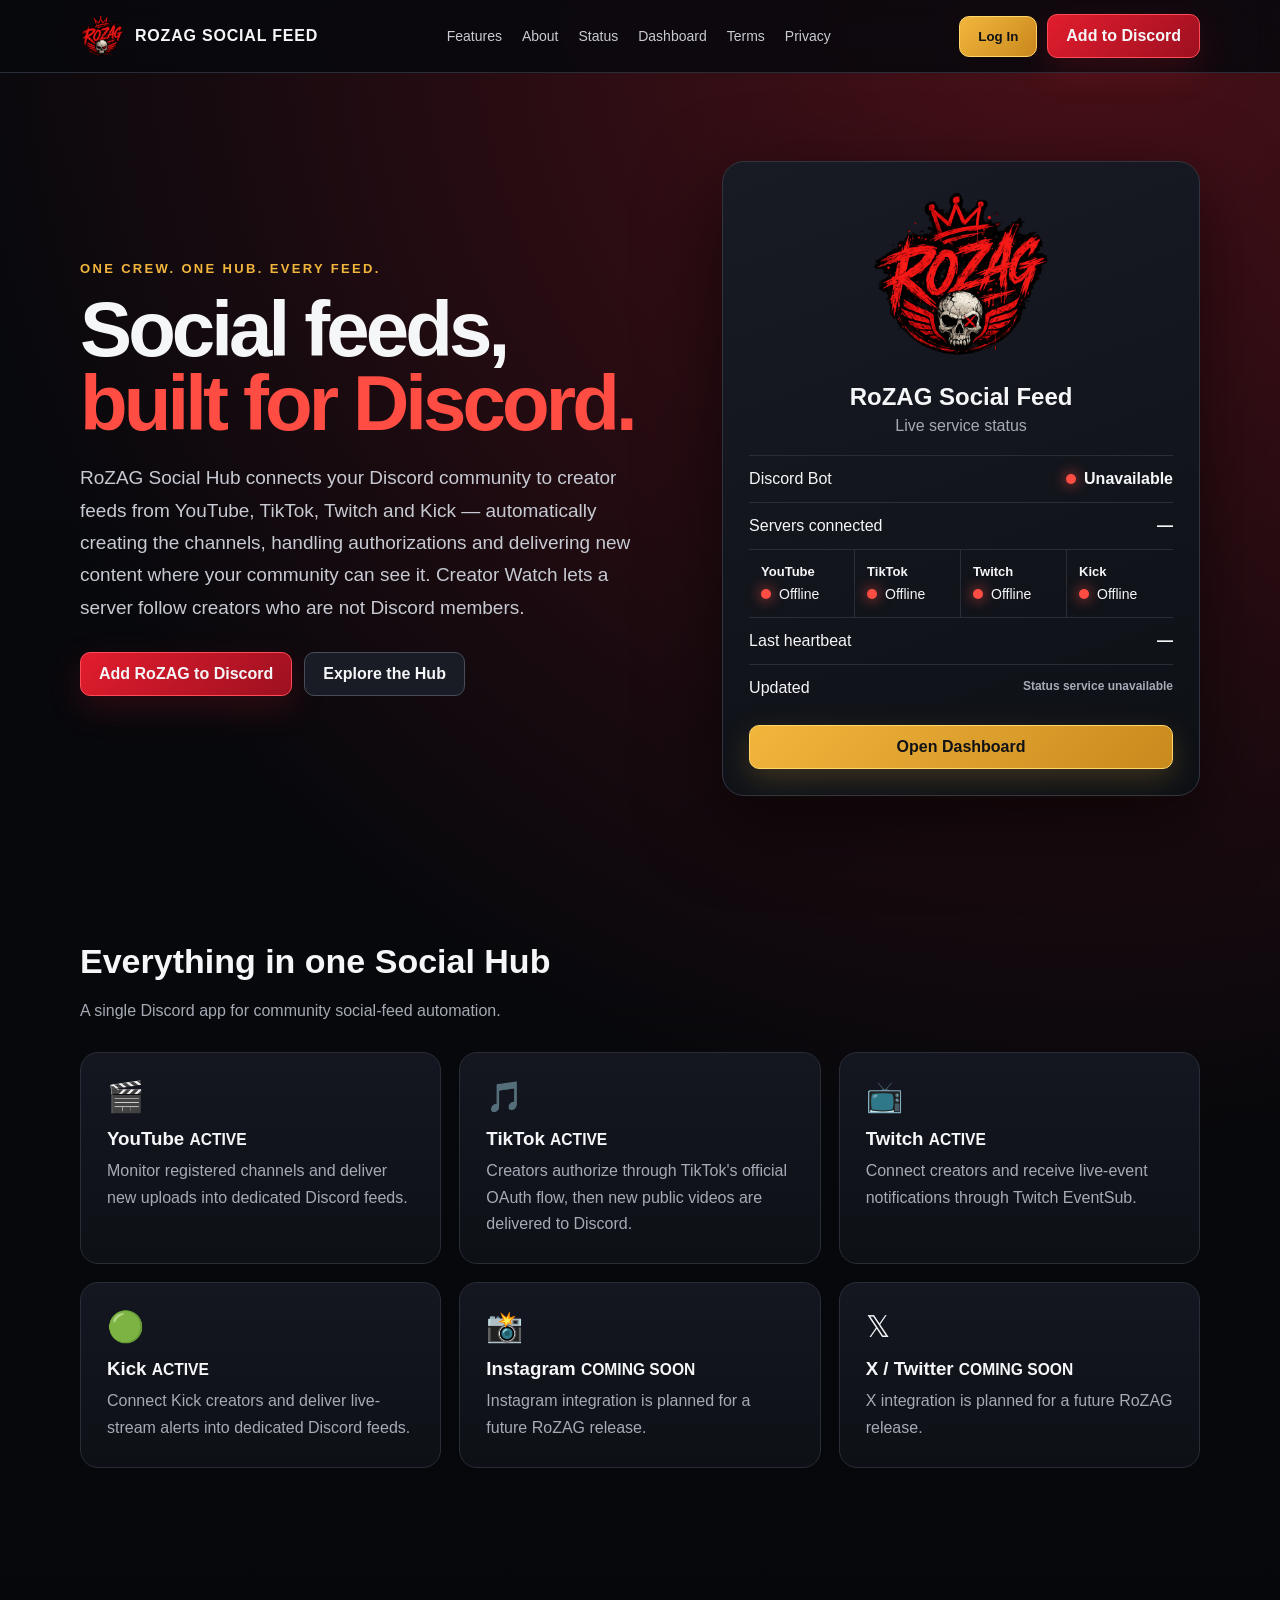
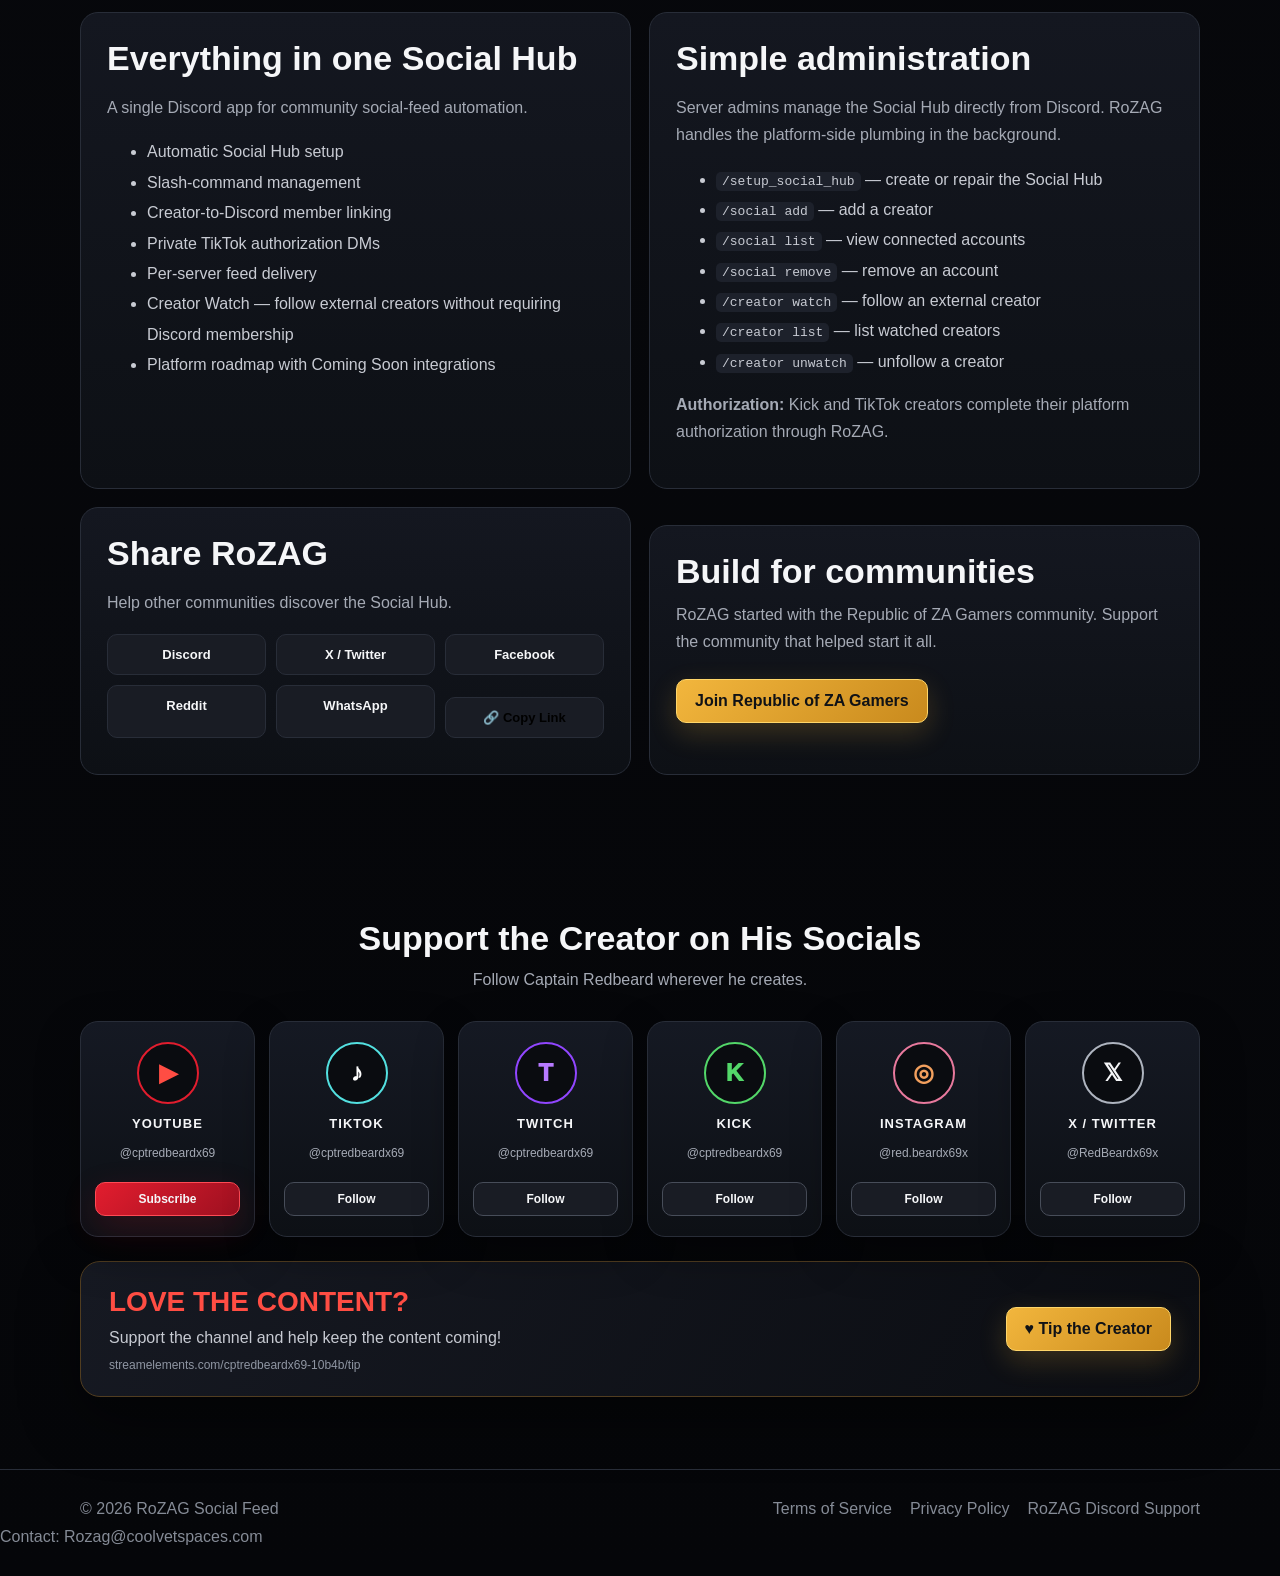
==== commit d4926aed: "Update index.html" ====
--- a/index.html
+++ b/index.html
@@ -36,34 +36,6 @@
 <div class="row"><span>Updated</span><strong id="status-updated">—</strong></div>
 <a class="btn gold dashboard-status-btn" href="dashboard/">Open Dashboard</a>
 </div></div></header>
-
-
-
-<div class="live-strip">
-  <div class="live-strip-title">Live Platform Status</div>
-  <div class="live-grid">
-    <div class="live-item">
-      <span class="dot"></span>
-      <b>YouTube</b>
-      <span>Online</span>
-    </div>
-    <div class="live-item">
-      <span class="dot"></span>
-      <b>TikTok</b>
-      <span>Online</span>
-    </div>
-    <div class="live-item">
-      <span class="dot"></span>
-      <b>Twitch</b>
-      <span>Online</span>
-    </div>
-    <div class="live-item">
-      <span class="dot"></span>
-      <b>Kick</b>
-      <span>Online</span>
-    </div>
-  </div>
-</div>
 
 <section id="features">
   <div class="wrap">
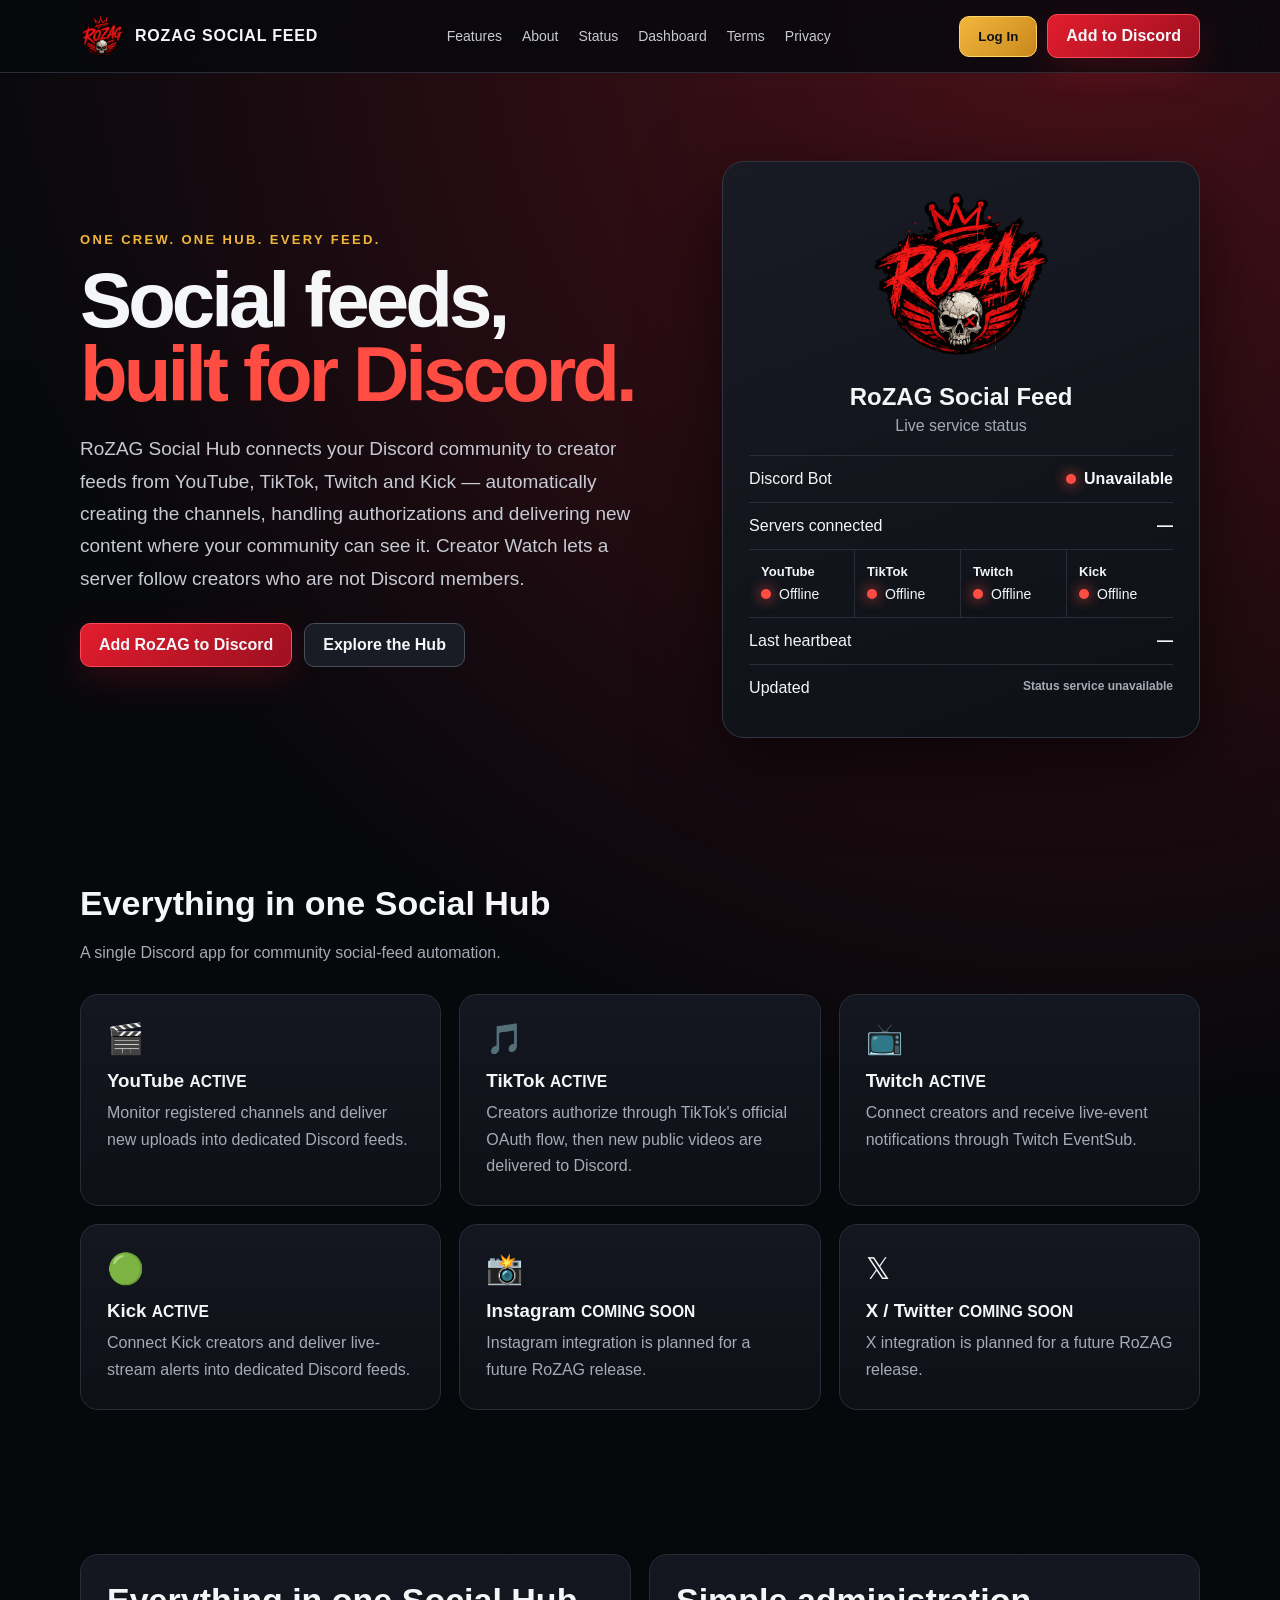
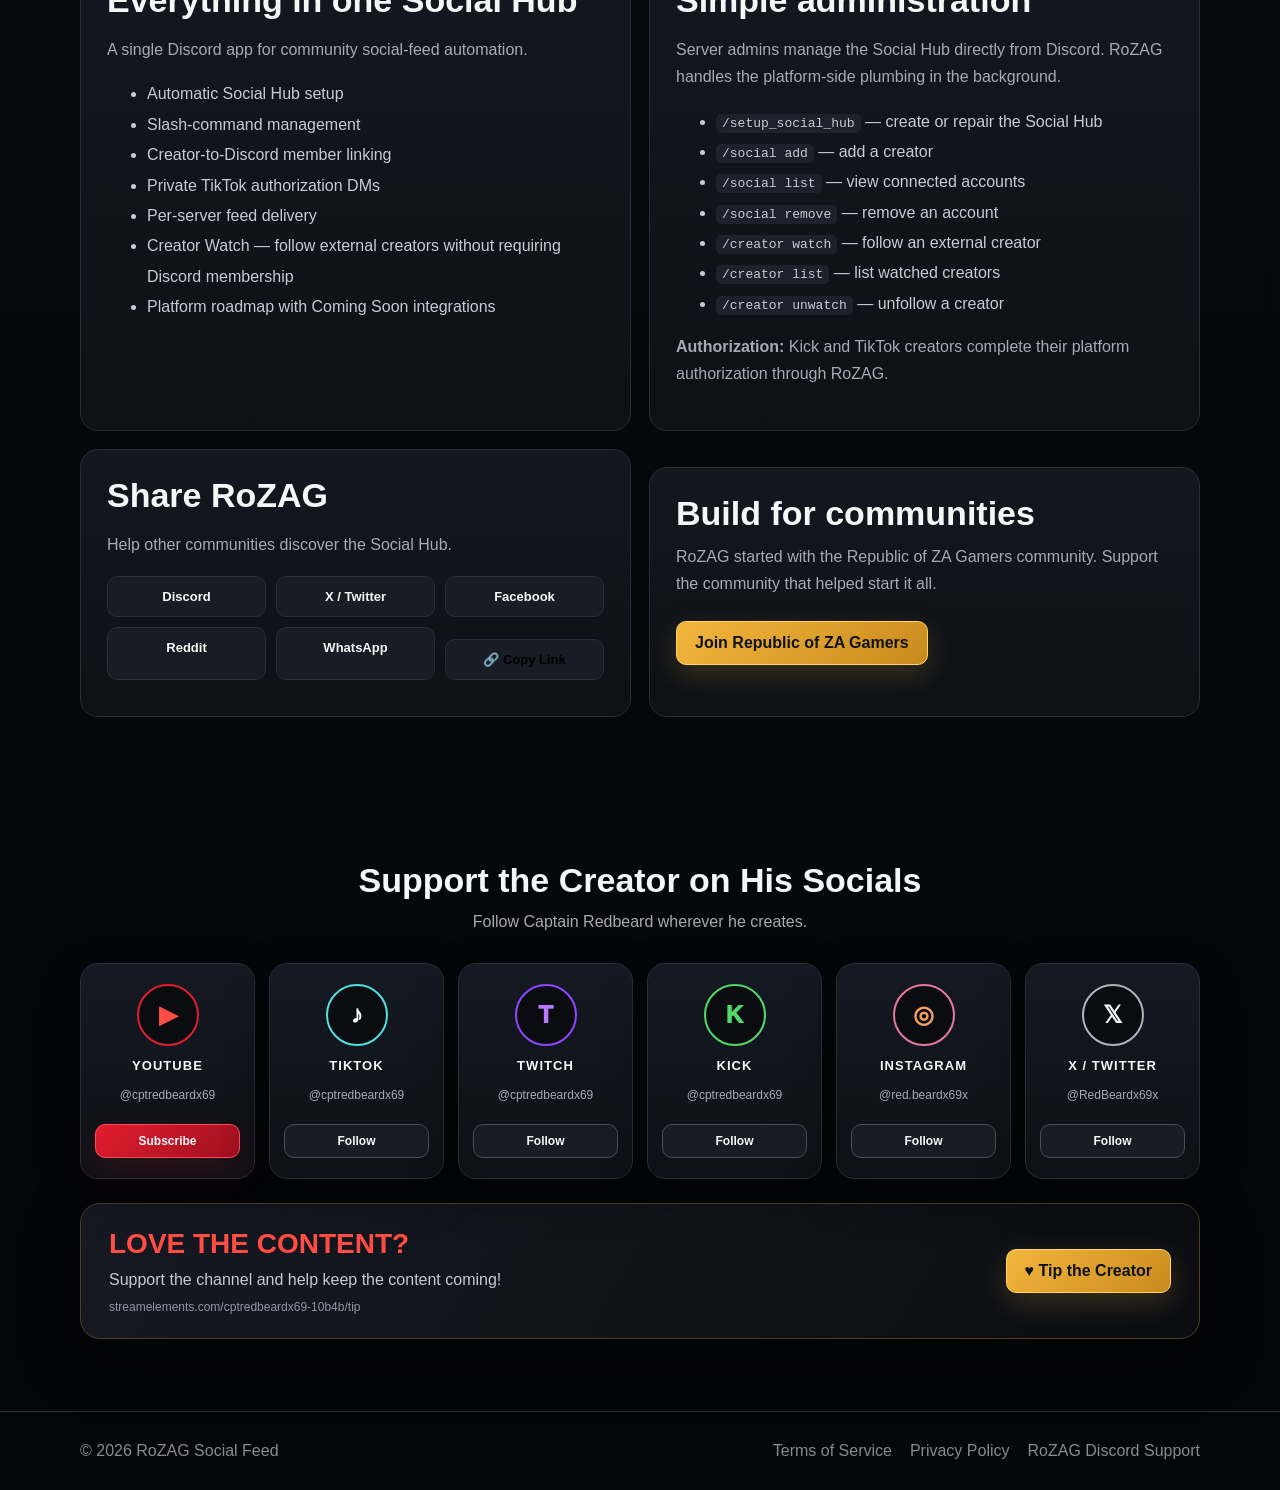
==== commit ee436b29: "Update index.html" ====
--- a/index.html
+++ b/index.html
@@ -34,7 +34,6 @@
 </div>
 <div class="row"><span>Last heartbeat</span><strong id="seen">—</strong></div>
 <div class="row"><span>Updated</span><strong id="status-updated">—</strong></div>
-<a class="btn gold dashboard-status-btn" href="dashboard/">Open Dashboard</a>
 </div></div></header>
 
 <section id="features">
@@ -97,7 +96,7 @@
 </div>
 </div></section>
 
-<footer><div class="wrap foot"><span>© 2026 RoZAG Social Feed</span><span class="links"><a href="/terms" target="_blank" rel="noopener noreferrer">Terms of Service</a><a href="/privacy" target="_blank" rel="noopener noreferrer">Privacy Policy</a><a href="https://discord.gg/rJFUWAGWHH" target="_blank" rel="noopener noreferrer">RoZAG Discord Support</a></span></div><div style="margin-top:10px">Contact: <a href="mailto:Rozag@coolvetspaces.com">Rozag@coolvetspaces.com</a></div></footer>
+<footer><div class="wrap foot"><span>© 2026 RoZAG Social Feed</span><span class="links"><a href="/terms" target="_blank" rel="noopener noreferrer">Terms of Service</a><a href="/privacy" target="_blank" rel="noopener noreferrer">Privacy Policy</a><a href="https://discord.gg/rJFUWAGWHH" target="_blank" rel="noopener noreferrer">RoZAG Discord Support</a></span></div></footer>
 <script src="config.js"></script>
 
 <script>
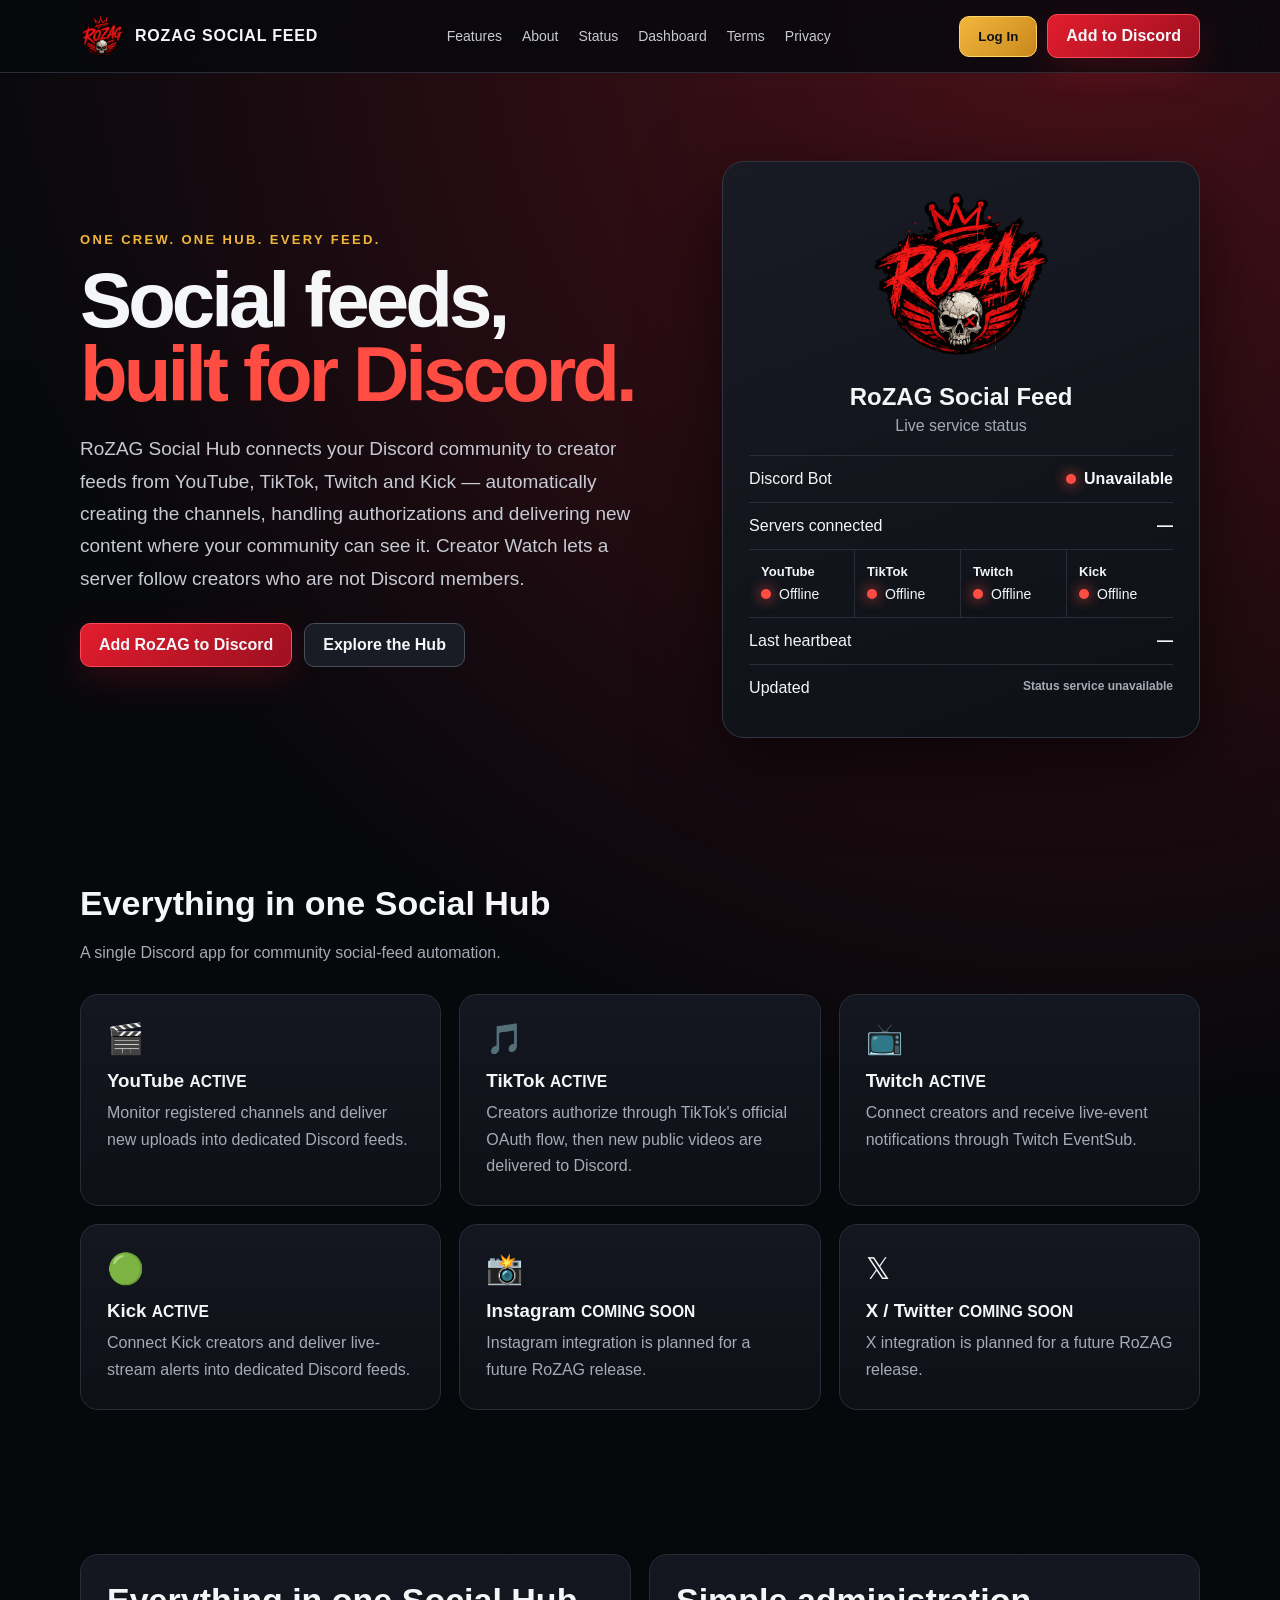
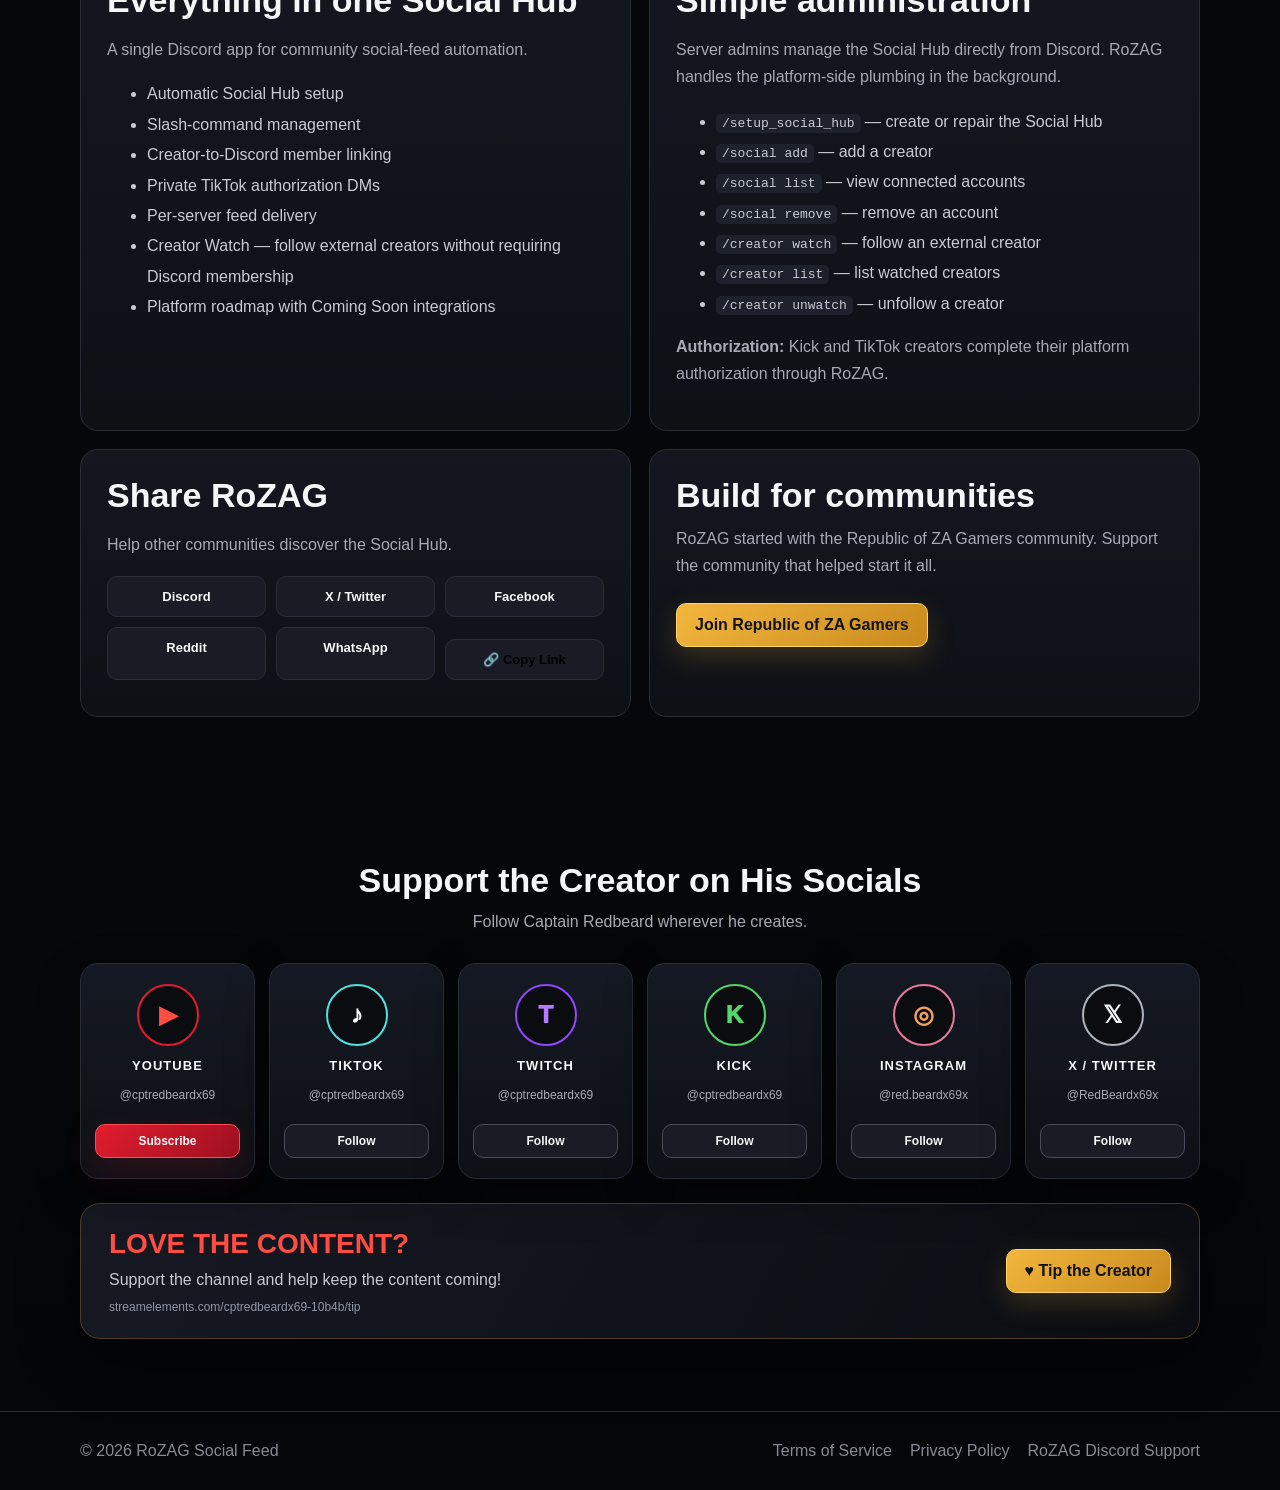
==== commit 5125da97: "Update index.html" ====
--- a/index.html
+++ b/index.html
@@ -80,7 +80,7 @@
 <div class="panel"><h2 class="title">Everything in one Social Hub</h2><p class="sub">A single Discord app for community social-feed automation.</p><ul><li>Automatic Social Hub setup</li><li>Slash-command management</li><li>Creator-to-Discord member linking</li><li>Private TikTok authorization DMs</li><li>Per-server feed delivery</li><li>Creator Watch — follow external creators without requiring Discord membership</li><li>Platform roadmap with Coming Soon integrations</li></ul></div>
 <div class="panel"><h2 class="title">Simple administration</h2><p class="sub">Server admins manage the Social Hub directly from Discord. RoZAG handles the platform-side plumbing in the background.</p><ul class="admin-list"><li><code>/setup_social_hub</code> — create or repair the Social Hub</li><li><code>/social add</code> — add a creator</li><li><code>/social list</code> — view connected accounts</li><li><code>/social remove</code> — remove an account</li><li><code>/creator watch</code> — follow an external creator</li><li><code>/creator list</code> — list watched creators</li><li><code>/creator unwatch</code> — unfollow a creator</li></ul><p class="sub admin-note"><strong>Authorization:</strong> Kick and TikTok creators complete their platform authorization through RoZAG.</p></div>
 <div class="share-card"><h2 class="title">Share RoZAG</h2><p class="sub">Help other communities discover the Social Hub.</p><div class="share-actions"><a class="share-btn" href="https://discord.com" target="_blank" rel="noopener noreferrer">Discord</a><a class="share-btn" href="https://x.com/intent/post?text=Check%20out%20RoZAG%20Social%20Feed%20for%20Discord%20communities!" target="_blank" rel="noopener noreferrer">X / Twitter</a><a class="share-btn" href="https://www.facebook.com/sharer/sharer.php?u=https%3A%2F%2Fredbeardx69x.github.io%2Frozag-social-feed%2F" target="_blank" rel="noopener noreferrer">Facebook</a><a class="share-btn" href="https://www.reddit.com/submit?url=https%3A%2F%2Fredbeardx69x.github.io%2Frozag-social-feed%2F&title=RoZAG%20Social%20Feed" target="_blank" rel="noopener noreferrer">Reddit</a><a class="share-btn" href="https://wa.me/?text=Check%20out%20RoZAG%20Social%20Feed%20https%3A%2F%2Fredbeardx69x.github.io%2Frozag-social-feed%2F" target="_blank" rel="noopener noreferrer">WhatsApp</a><button id="copyLink" class="share-btn share-copy" type="button">🔗 Copy Link</button></div><div id="copyStatus" class="share-url" href="redbeardx69x.github.io/rozag-social-feed"></div></div>
-<div class="panel community"><div class="community-inner"><div><h2 class="title">Build for communities</h2><p class="sub">RoZAG started with the Republic of ZA Gamers community. Support the community that helped start it all.</p></div><a class="btn gold" href="https://discord.com/invite/cEQJ9SVMed" target="_blank" rel="noopener noreferrer">Join Republic of ZA Gamers</a></div></div>
+<div class="share-card"><div class="community-inner"><div><h2 class="title">Build for communities</h2><p class="sub">RoZAG started with the Republic of ZA Gamers community. Support the community that helped start it all.</p></div><a class="btn gold" href="https://discord.com/invite/cEQJ9SVMed" target="_blank" rel="noopener noreferrer">Join Republic of ZA Gamers</a></div></div>
 </div></section>
 <section class="social-section" id="socials"><div class="wrap">
 <div class="section-head"><h2 class="title">Support the Creator on His Socials</h2><p class="sub">Follow Captain Redbeard wherever he creates.</p></div>
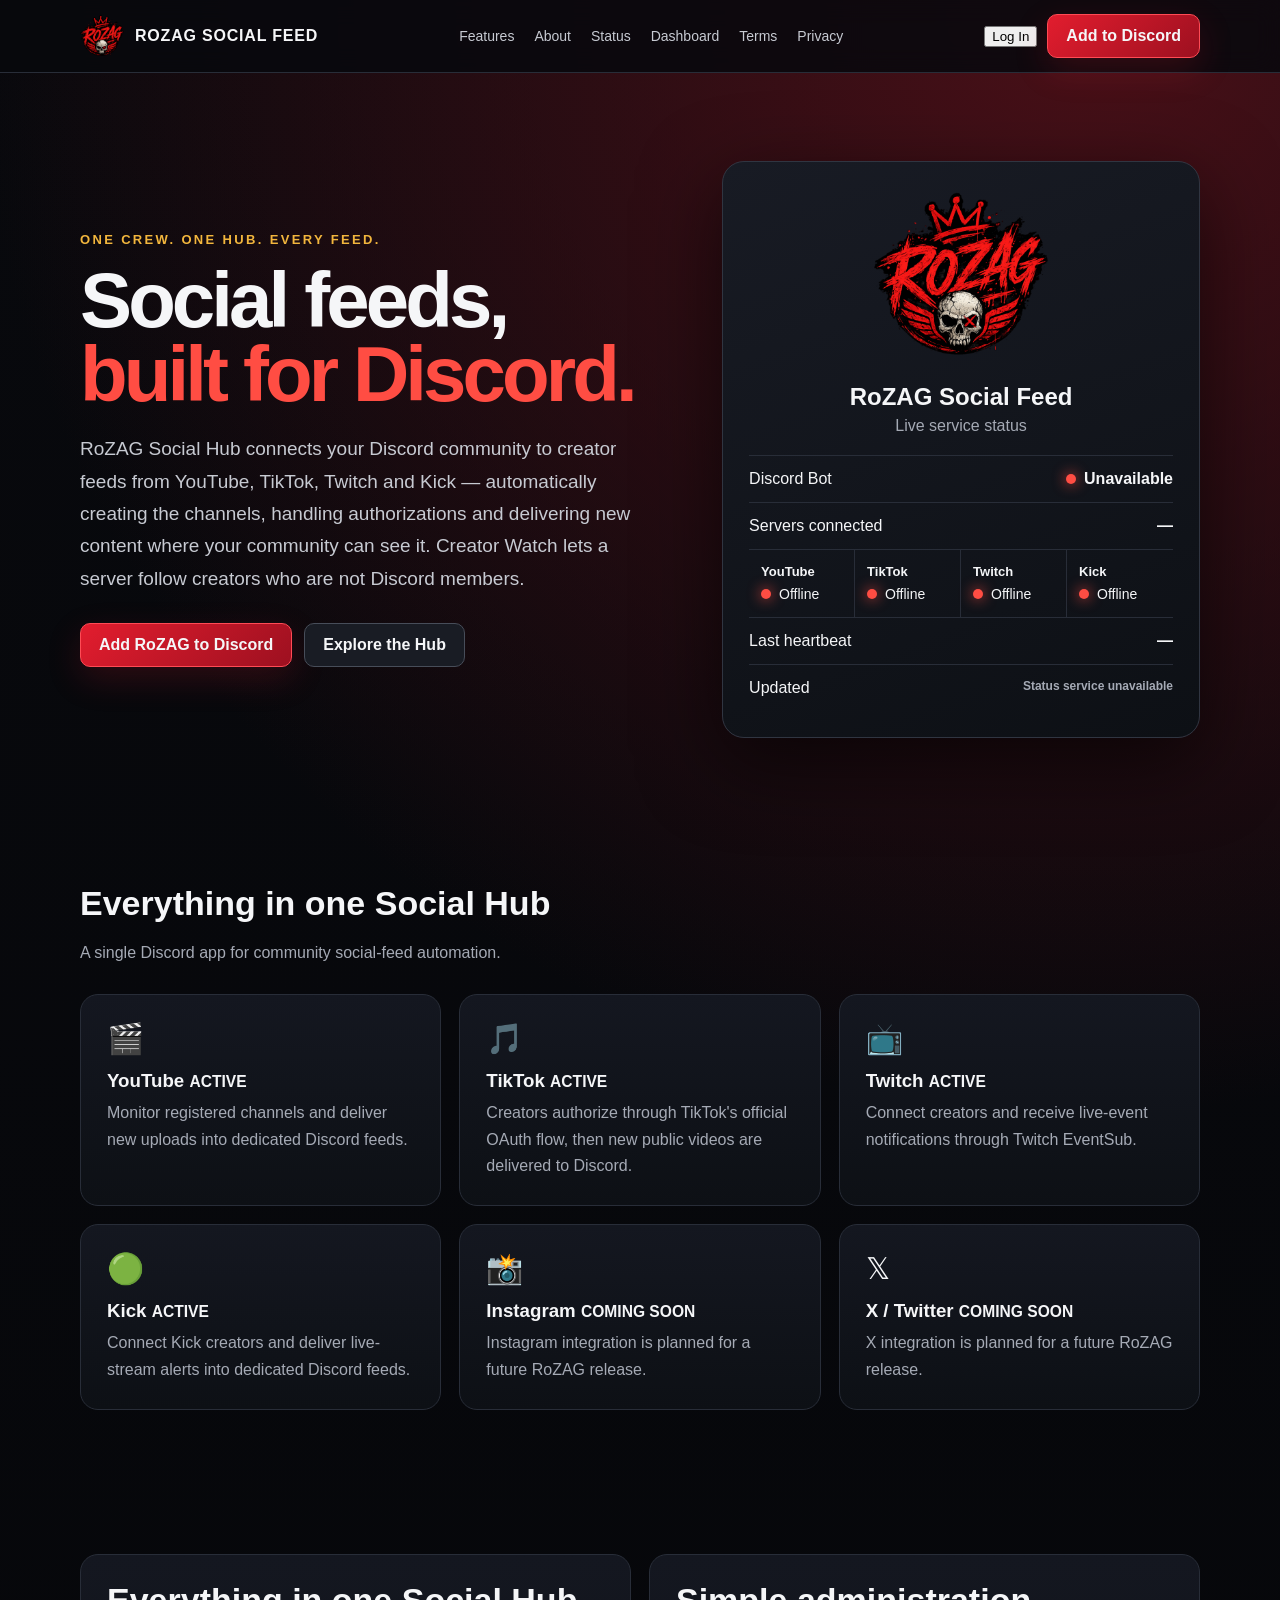
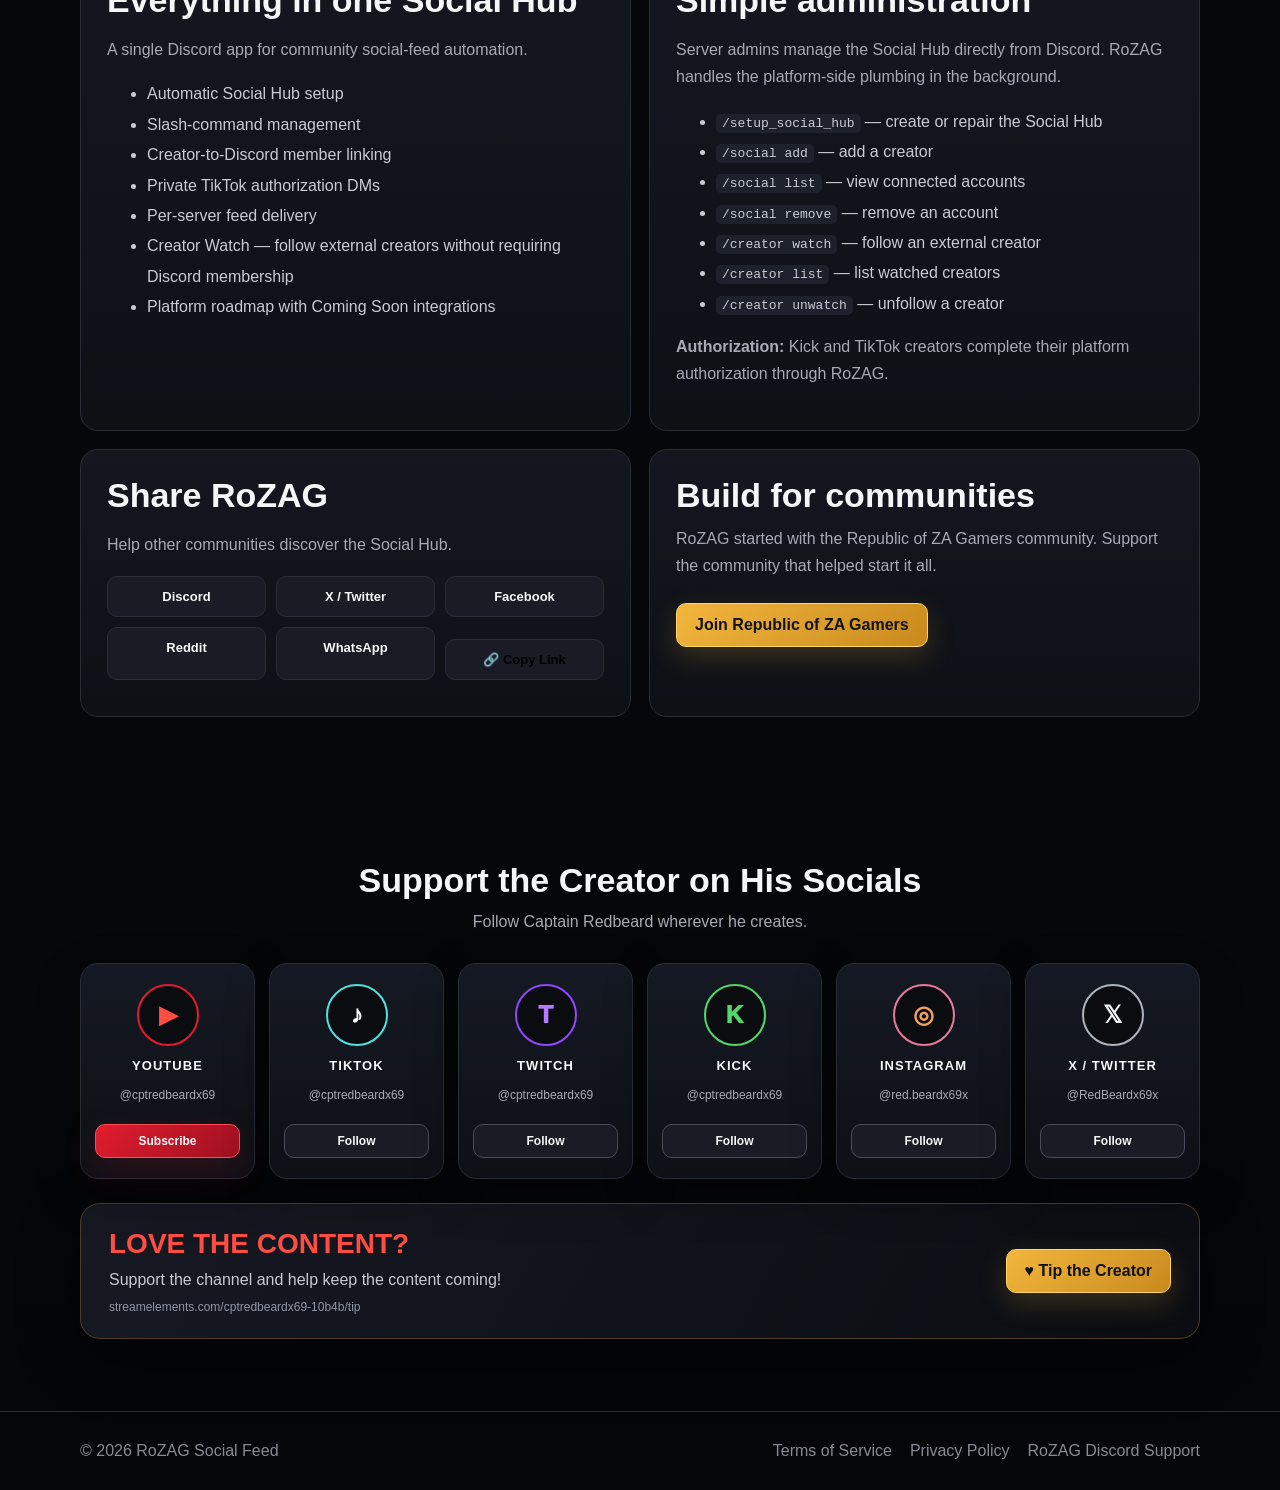
==== commit a8a9b9f3: "Update index.html" ====
--- a/index.html
+++ b/index.html
@@ -18,7 +18,7 @@
 @media(max-width:700px){.social-grid{grid-template-columns:repeat(2,1fr)}.tip-banner{align-items:flex-start;flex-direction:column}.live-grid{grid-template-columns:repeat(2,1fr)}.live-item:nth-child(2){border-right:0}.live-item:nth-child(-n+2){border-bottom:1px solid var(--line)}.share-layout{grid-template-columns:1fr}.share-actions{grid-template-columns:repeat(2,1fr)}}
 .dashboard-status-btn{width:100%;margin-top:14px}.status #status-updated{color:var(--muted);font-size:12px}</style></head>
 <body>
-<nav><div class="wrap nav"><a class="brand" href="#"><img src="rozag-logo.png" alt="RoZAG Social Feed"><span>ROZAG SOCIAL FEED</span></a><div class="navlinks"><a href="#features">Features</a><a href="#about">About</a><a href="#status">Status</a><a href="dashboard/">Dashboard</a><a href="terms-of-service.html" target="_blank" rel="noopener noreferrer">Terms</a><a href="privacy-policy.html" target="_blank" rel="noopener noreferrer">Privacy</a></div><div style="display:flex;align-items:center;gap:10px"><button id="futureLogin" class="btn login-future" type="button">Log In</button><a id="install" class="btn primary" href="https://discord.com/oauth2/authorize?client_id=1537113386867761293&scope=bot%20applications.commands&permissions=93200" target="_blank" rel="noopener noreferrer">Add to Discord</a></div></div></nav>
+<nav><div class="wrap nav"><a class="brand" href="#"><img src="rozag-logo.png" alt="RoZAG Social Feed"><span>ROZAG SOCIAL FEED</span></a><div class="navlinks"><a href="#features">Features</a><a href="#about">About</a><a href="#status">Status</a><a href="dashboard/">Dashboard</a><a href="terms-of-service.html" target="_blank" rel="noopener noreferrer">Terms</a><a href="privacy-policy.html" target="_blank" rel="noopener noreferrer">Privacy</a></div><div style="display:flex;align-items:center;gap:10px"><a href="dashboard/"><button  type="button">Log In</button></a><a id="install" class="btn primary" href="https://discord.com/oauth2/authorize?client_id=1537113386867761293&scope=bot%20applications.commands&permissions=93200" target="_blank" rel="noopener noreferrer">Add to Discord</a></div></div></nav>
 <header class="hero"><div class="wrap grid"><div><div class="kicker">One crew. One hub. Every feed.</div><h1>Social feeds,<br><span>built for Discord.</span></h1><p class="lead">RoZAG Social Hub connects your Discord community to creator feeds from YouTube, TikTok, Twitch and Kick — automatically creating the channels, handling authorizations and delivering new content where your community can see it. Creator Watch lets a server follow creators who are not Discord members.</p><div class="actions"><a id="install2" class="btn primary" href="https://discord.com/oauth2/authorize?client_id=1537113386867761293&scope=bot%20applications.commands&permissions=93200" target="_blank" rel="noopener noreferrer">Add RoZAG to Discord</a><a class="btn" href="#features">Explore the Hub</a></div></div>
 <div class="status" id="status">
 <img class="logo" src="rozag-logo.png" alt="RoZAG Social Feed">
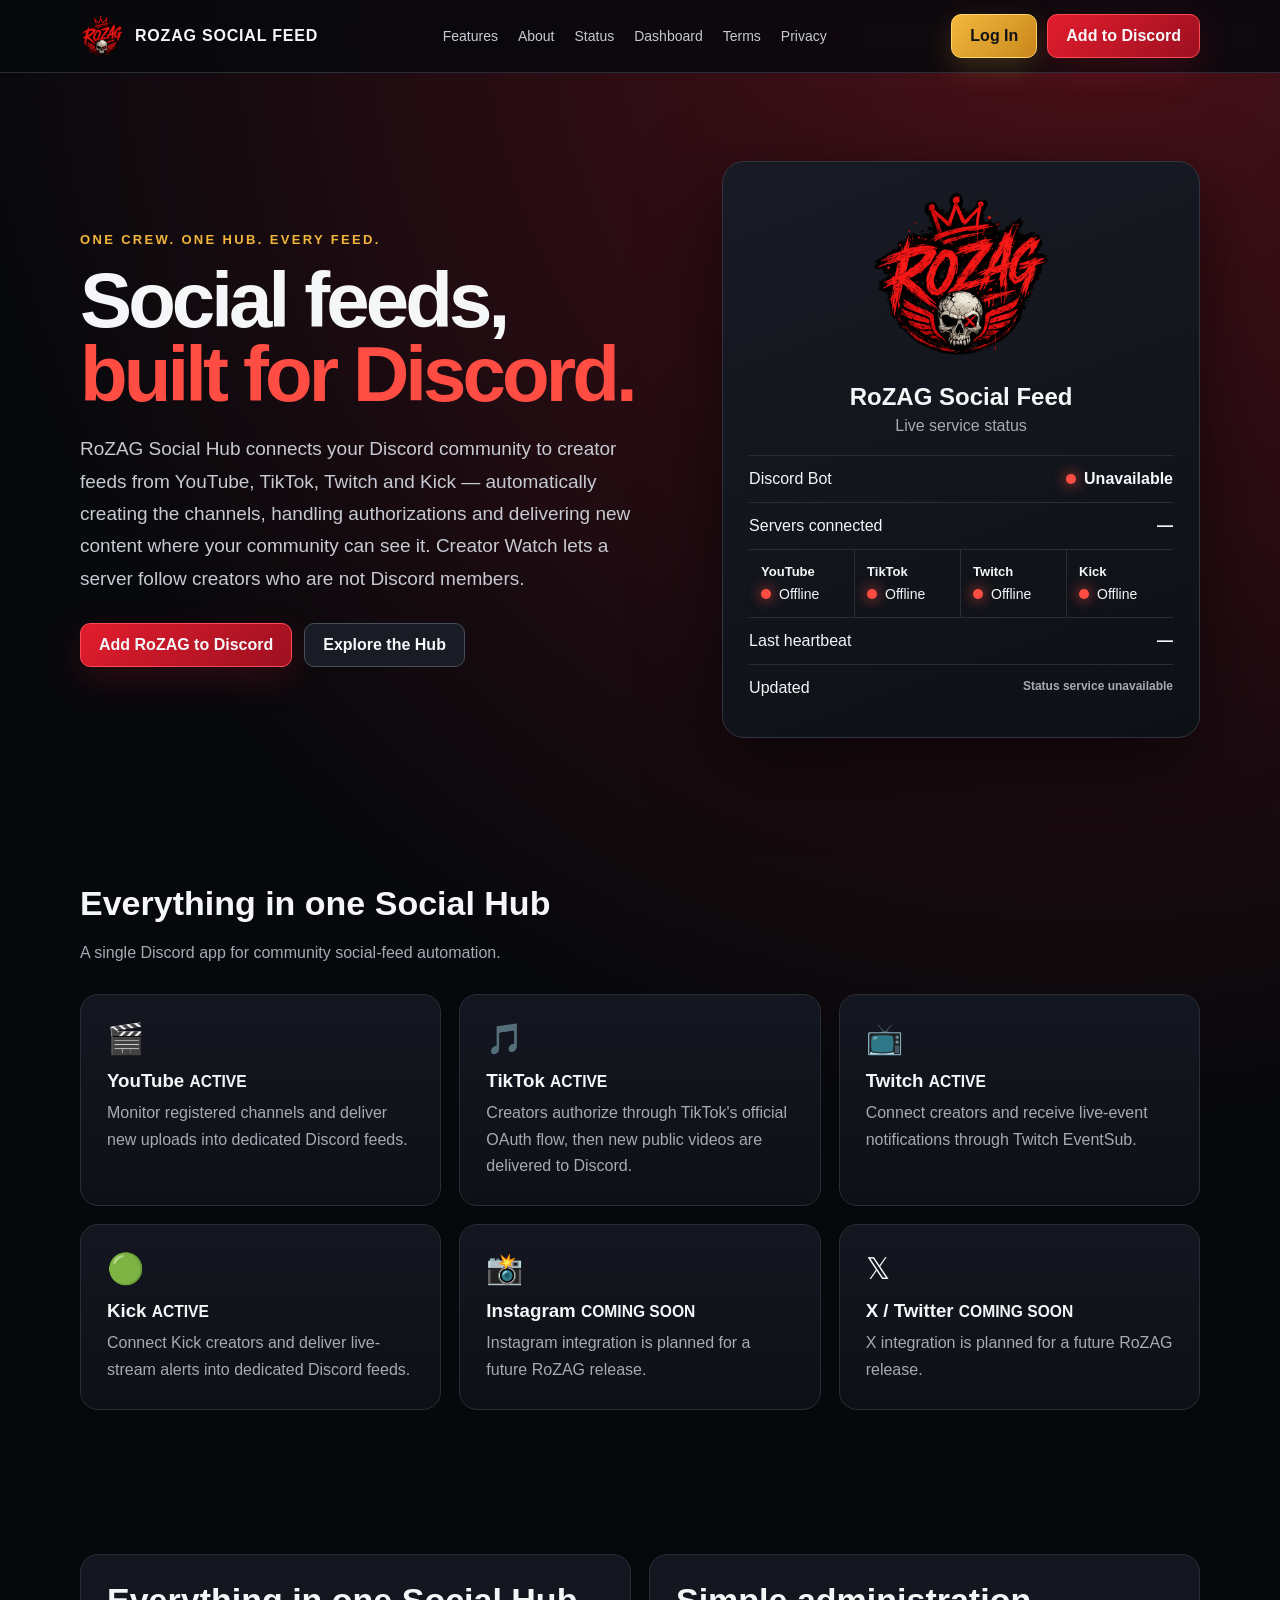
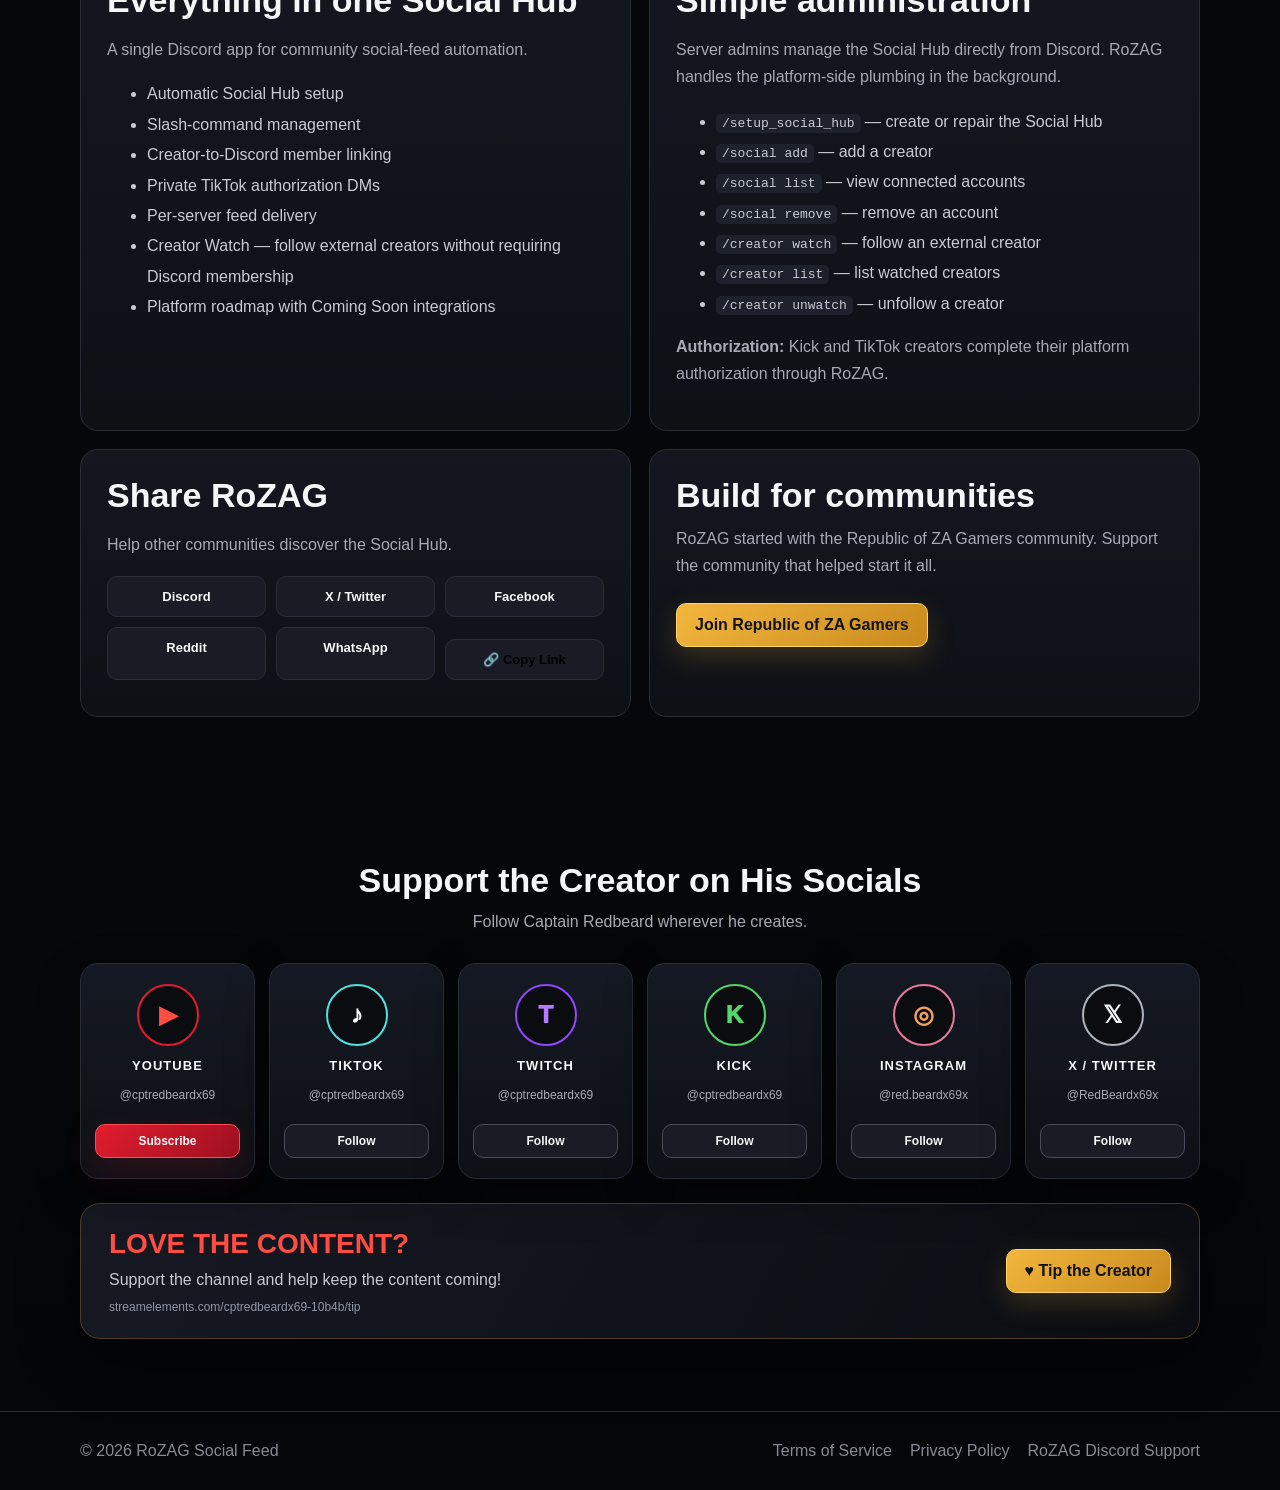
==== commit 12bdc8dc: "Update index.html" ====
--- a/index.html
+++ b/index.html
@@ -18,7 +18,7 @@
 @media(max-width:700px){.social-grid{grid-template-columns:repeat(2,1fr)}.tip-banner{align-items:flex-start;flex-direction:column}.live-grid{grid-template-columns:repeat(2,1fr)}.live-item:nth-child(2){border-right:0}.live-item:nth-child(-n+2){border-bottom:1px solid var(--line)}.share-layout{grid-template-columns:1fr}.share-actions{grid-template-columns:repeat(2,1fr)}}
 .dashboard-status-btn{width:100%;margin-top:14px}.status #status-updated{color:var(--muted);font-size:12px}</style></head>
 <body>
-<nav><div class="wrap nav"><a class="brand" href="#"><img src="rozag-logo.png" alt="RoZAG Social Feed"><span>ROZAG SOCIAL FEED</span></a><div class="navlinks"><a href="#features">Features</a><a href="#about">About</a><a href="#status">Status</a><a href="dashboard/">Dashboard</a><a href="terms-of-service.html" target="_blank" rel="noopener noreferrer">Terms</a><a href="privacy-policy.html" target="_blank" rel="noopener noreferrer">Privacy</a></div><div style="display:flex;align-items:center;gap:10px"><a href="dashboard/"><button  type="button">Log In</button></a><a id="install" class="btn primary" href="https://discord.com/oauth2/authorize?client_id=1537113386867761293&scope=bot%20applications.commands&permissions=93200" target="_blank" rel="noopener noreferrer">Add to Discord</a></div></div></nav>
+<nav><div class="wrap nav"><a class="brand" href="#"><img src="rozag-logo.png" alt="RoZAG Social Feed"><span>ROZAG SOCIAL FEED</span></a><div class="navlinks"><a href="#features">Features</a><a href="#about">About</a><a href="#status">Status</a><a href="dashboard/">Dashboard</a><a href="terms-of-service.html" target="_blank" rel="noopener noreferrer">Terms</a><a href="privacy-policy.html" target="_blank" rel="noopener noreferrer">Privacy</a></div><div style="display:flex;align-items:center;gap:10px"><a class="btn gold" href="dashboard/">Log In</a><a id="install" class="btn primary" href="https://discord.com/oauth2/authorize?client_id=1537113386867761293&scope=bot%20applications.commands&permissions=93200" target="_blank" rel="noopener noreferrer">Add to Discord</a></div></div></nav>
 <header class="hero"><div class="wrap grid"><div><div class="kicker">One crew. One hub. Every feed.</div><h1>Social feeds,<br><span>built for Discord.</span></h1><p class="lead">RoZAG Social Hub connects your Discord community to creator feeds from YouTube, TikTok, Twitch and Kick — automatically creating the channels, handling authorizations and delivering new content where your community can see it. Creator Watch lets a server follow creators who are not Discord members.</p><div class="actions"><a id="install2" class="btn primary" href="https://discord.com/oauth2/authorize?client_id=1537113386867761293&scope=bot%20applications.commands&permissions=93200" target="_blank" rel="noopener noreferrer">Add RoZAG to Discord</a><a class="btn" href="#features">Explore the Hub</a></div></div>
 <div class="status" id="status">
 <img class="logo" src="rozag-logo.png" alt="RoZAG Social Feed">
@@ -96,7 +96,7 @@
 </div>
 </div></section>
 
-<footer><div class="wrap foot"><span>© 2026 RoZAG Social Feed</span><span class="links"><a href="/terms" target="_blank" rel="noopener noreferrer">Terms of Service</a><a href="/privacy" target="_blank" rel="noopener noreferrer">Privacy Policy</a><a href="https://discord.gg/rJFUWAGWHH" target="_blank" rel="noopener noreferrer">RoZAG Discord Support</a></span></div></footer>
+<footer><div class="wrap foot"><span>© 2026 RoZAG Social Feed</span><span class="links"><a href="terms-of-service.html" target="_blank" rel="noopener noreferrer">Terms of Service</a><a href="privacy-policy.html" target="_blank" rel="noopener noreferrer">Privacy Policy</a><a href="https://discord.gg/rJFUWAGWHH" target="_blank" rel="noopener noreferrer">RoZAG Discord Support</a></span></div></footer>
 <script src="config.js"></script>
 
 <script>
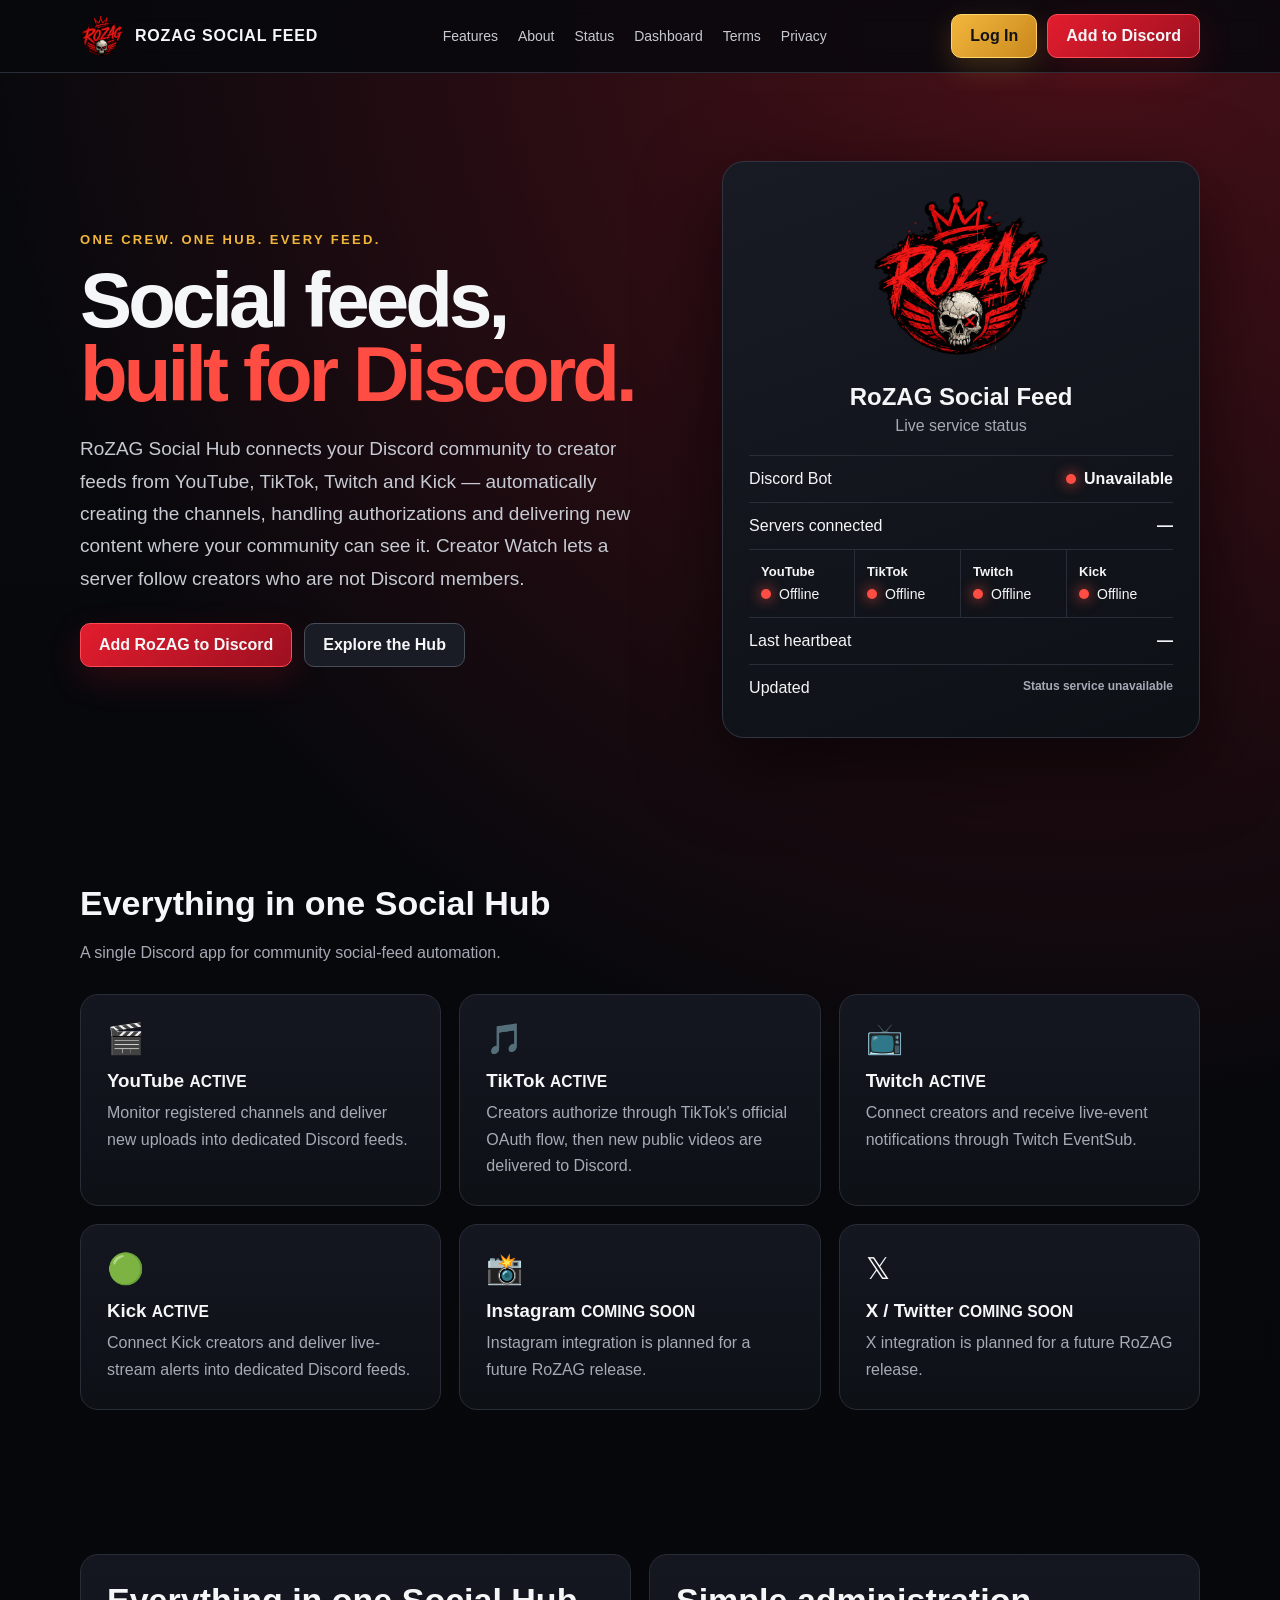
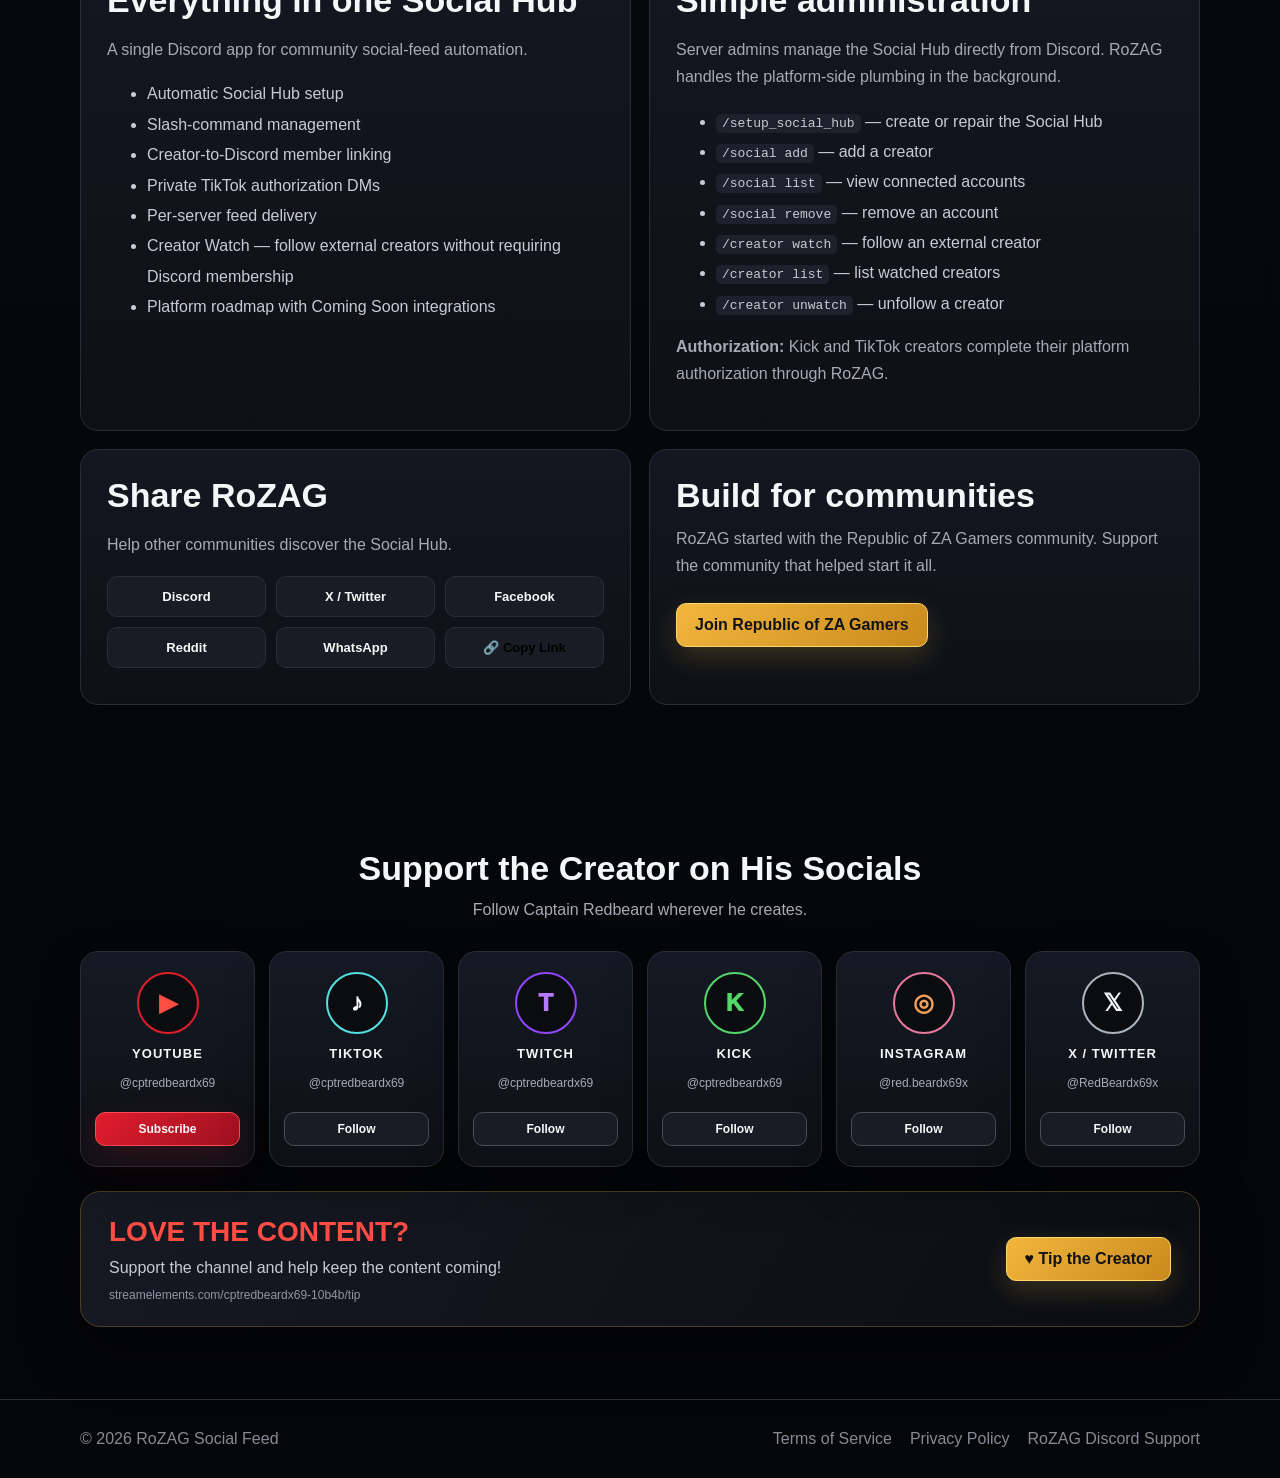
==== commit dd4df410: "Update index.html" ====
--- a/index.html
+++ b/index.html
@@ -79,7 +79,7 @@
 <section id="about"><div class="wrap share-layout">
 <div class="panel"><h2 class="title">Everything in one Social Hub</h2><p class="sub">A single Discord app for community social-feed automation.</p><ul><li>Automatic Social Hub setup</li><li>Slash-command management</li><li>Creator-to-Discord member linking</li><li>Private TikTok authorization DMs</li><li>Per-server feed delivery</li><li>Creator Watch — follow external creators without requiring Discord membership</li><li>Platform roadmap with Coming Soon integrations</li></ul></div>
 <div class="panel"><h2 class="title">Simple administration</h2><p class="sub">Server admins manage the Social Hub directly from Discord. RoZAG handles the platform-side plumbing in the background.</p><ul class="admin-list"><li><code>/setup_social_hub</code> — create or repair the Social Hub</li><li><code>/social add</code> — add a creator</li><li><code>/social list</code> — view connected accounts</li><li><code>/social remove</code> — remove an account</li><li><code>/creator watch</code> — follow an external creator</li><li><code>/creator list</code> — list watched creators</li><li><code>/creator unwatch</code> — unfollow a creator</li></ul><p class="sub admin-note"><strong>Authorization:</strong> Kick and TikTok creators complete their platform authorization through RoZAG.</p></div>
-<div class="share-card"><h2 class="title">Share RoZAG</h2><p class="sub">Help other communities discover the Social Hub.</p><div class="share-actions"><a class="share-btn" href="https://discord.com" target="_blank" rel="noopener noreferrer">Discord</a><a class="share-btn" href="https://x.com/intent/post?text=Check%20out%20RoZAG%20Social%20Feed%20for%20Discord%20communities!" target="_blank" rel="noopener noreferrer">X / Twitter</a><a class="share-btn" href="https://www.facebook.com/sharer/sharer.php?u=https%3A%2F%2Fredbeardx69x.github.io%2Frozag-social-feed%2F" target="_blank" rel="noopener noreferrer">Facebook</a><a class="share-btn" href="https://www.reddit.com/submit?url=https%3A%2F%2Fredbeardx69x.github.io%2Frozag-social-feed%2F&title=RoZAG%20Social%20Feed" target="_blank" rel="noopener noreferrer">Reddit</a><a class="share-btn" href="https://wa.me/?text=Check%20out%20RoZAG%20Social%20Feed%20https%3A%2F%2Fredbeardx69x.github.io%2Frozag-social-feed%2F" target="_blank" rel="noopener noreferrer">WhatsApp</a><button id="copyLink" class="share-btn share-copy" type="button">🔗 Copy Link</button></div><div id="copyStatus" class="share-url" href="redbeardx69x.github.io/rozag-social-feed"></div></div>
+<div class="share-card"><h2 class="title">Share RoZAG</h2><p class="sub">Help other communities discover the Social Hub.</p><div class="share-actions"><a class="share-btn" href="https://discord.com" target="_blank" rel="noopener noreferrer">Discord</a><a class="share-btn" href="https://x.com/intent/post?text=Check%20out%20RoZAG%20Social%20Feed%20for%20Discord%20communities!" target="_blank" rel="noopener noreferrer">X / Twitter</a><a class="share-btn" href="https://www.facebook.com/sharer/sharer.php?u=https%3A%2F%2Fredbeardx69x.github.io%2Frozag-social-feed%2F" target="_blank" rel="noopener noreferrer">Facebook</a><a class="share-btn" href="https://www.reddit.com/submit?url=https%3A%2F%2Fredbeardx69x.github.io%2Frozag-social-feed%2F&title=RoZAG%20Social%20Feed" target="_blank" rel="noopener noreferrer">Reddit</a><a class="share-btn" href="https://wa.me/?text=Check%20out%20RoZAG%20Social%20Feed%20https%3A%2F%2Fredbeardx69x.github.io%2Frozag-social-feed%2F" target="_blank" rel="noopener noreferrer">WhatsApp</a><button id="copyLink" class="share-btn" type="button">🔗 Copy Link</button></div><div id="copyStatus" class="share-url" href="redbeardx69x.github.io/rozag-social-feed"></div></div>
 <div class="share-card"><div class="community-inner"><div><h2 class="title">Build for communities</h2><p class="sub">RoZAG started with the Republic of ZA Gamers community. Support the community that helped start it all.</p></div><a class="btn gold" href="https://discord.com/invite/cEQJ9SVMed" target="_blank" rel="noopener noreferrer">Join Republic of ZA Gamers</a></div></div>
 </div></section>
 <section class="social-section" id="socials"><div class="wrap">
